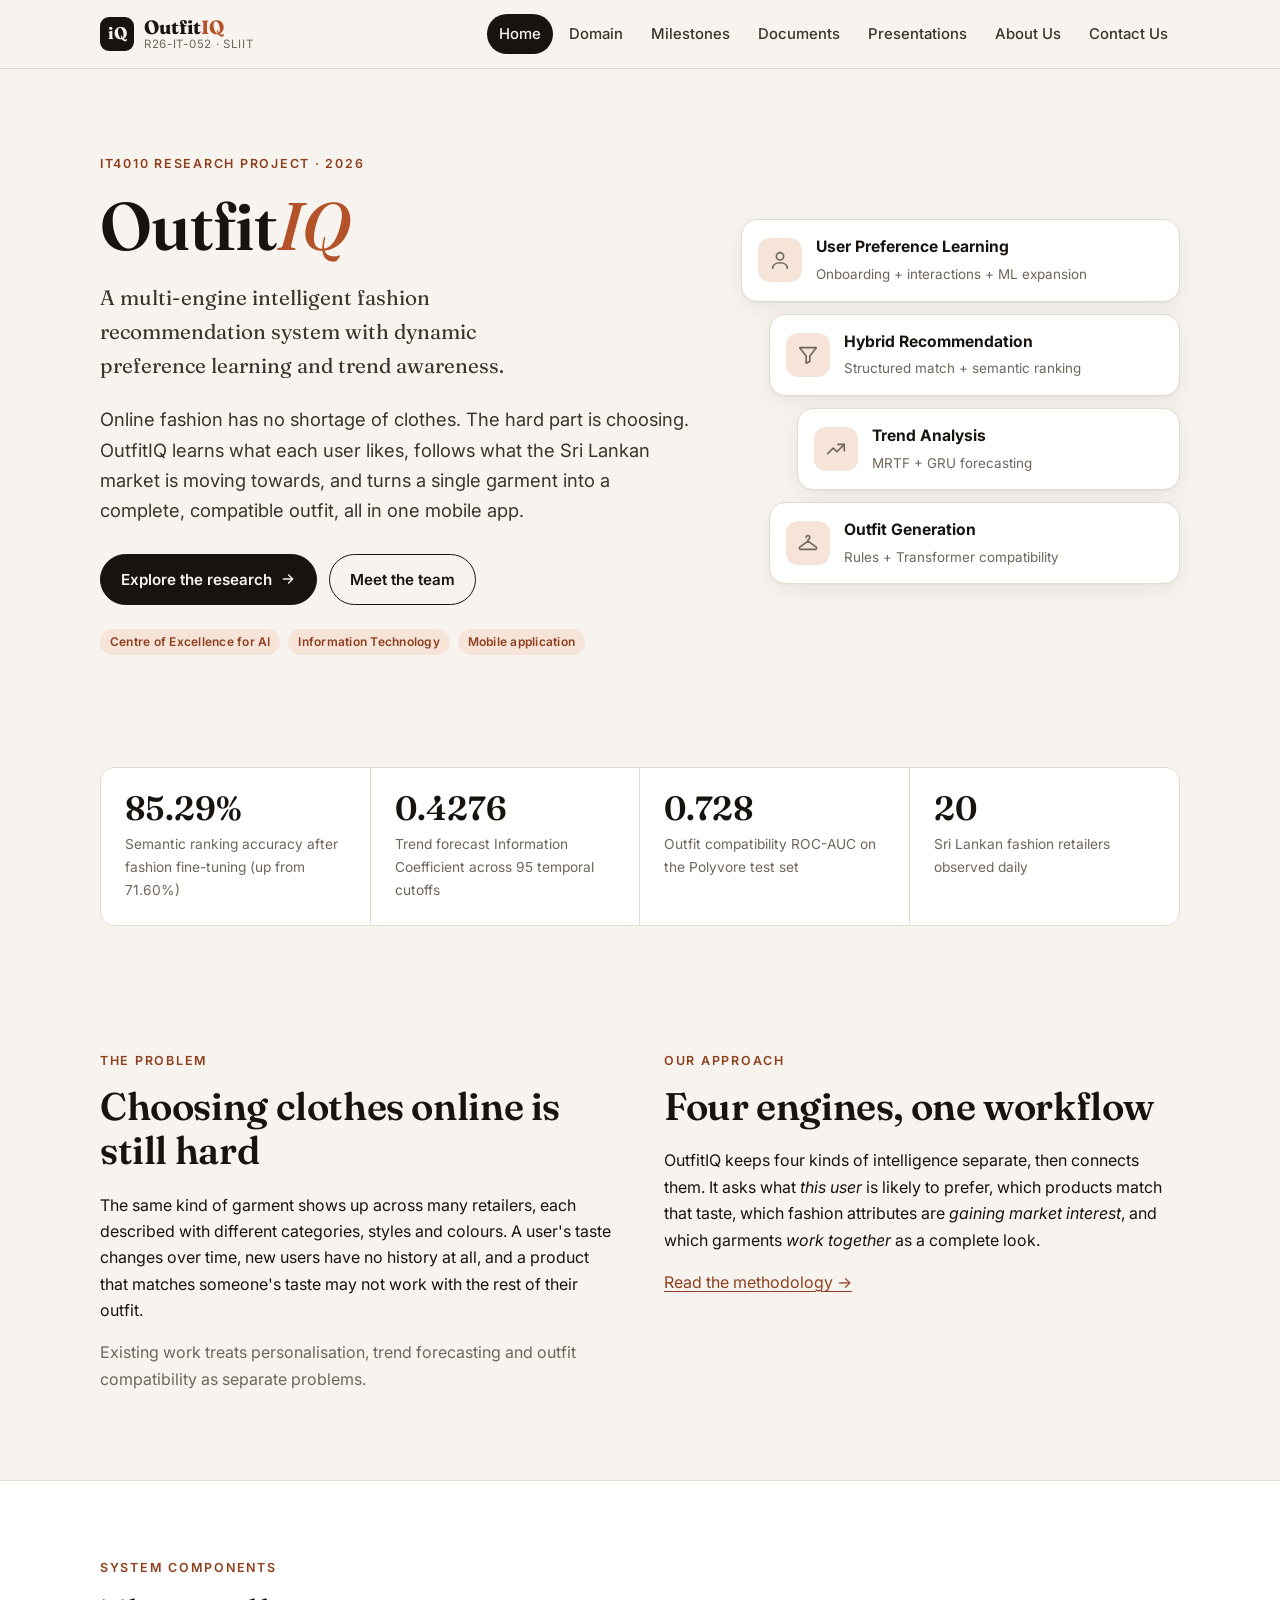
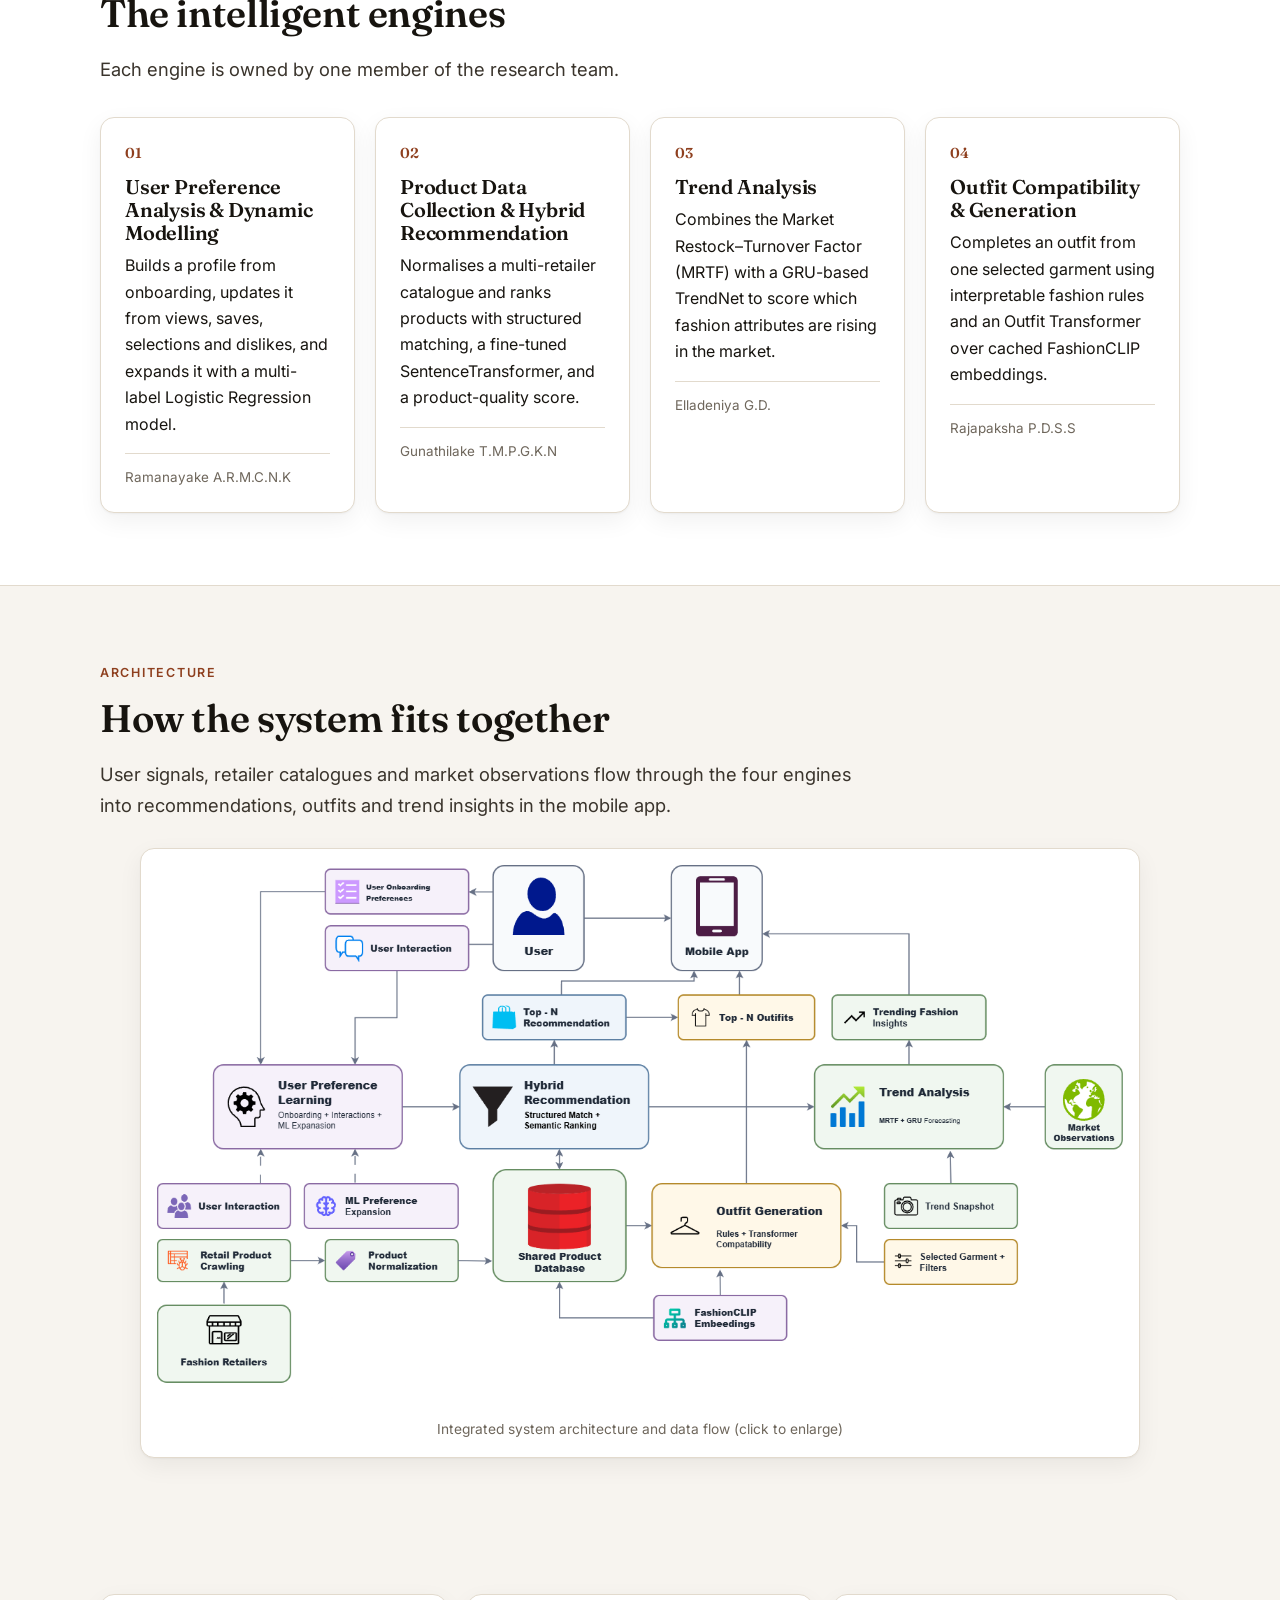
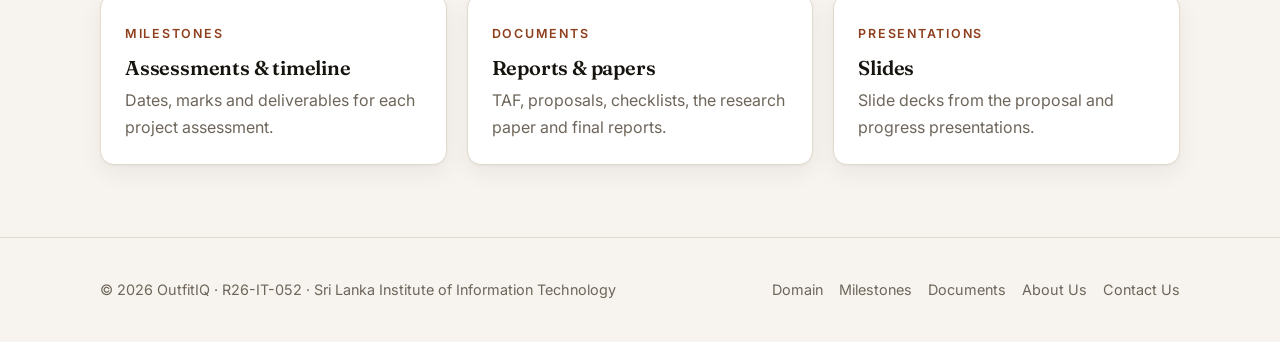
==== index.html @ b7eb4478 "Add OutfitIQ project website Static 7-page site for R26-IT-052: Home, Domain, Milestones, Documents," ====
<!doctype html>
<html lang="en">
<head>
  <meta charset="utf-8">
  <meta name="viewport" content="width=device-width, initial-scale=1">
  <title>OutfitIQ | R26-IT-052</title>
  <meta name="description" content="OutfitIQ: a multi-engine intelligent fashion recommendation system with dynamic preference learning and trend awareness. SLIIT research project R26-IT-052.">
  <link rel="preconnect" href="https://fonts.googleapis.com">
  <link rel="preconnect" href="https://fonts.gstatic.com" crossorigin>
  <link href="https://fonts.googleapis.com/css2?family=Fraunces:ital,opsz,wght@0,9..144,500;0,9..144,600;0,9..144,700;1,9..144,500&family=Inter:wght@400;500;600&display=swap" rel="stylesheet">
  <link rel="stylesheet" href="assets/css/style.css">
</head>
<body>
  <a class="skip-link" href="#main">Skip to content</a>

  <header class="site-header">
    <nav class="container nav" aria-label="Main">
      <a class="brand" href="index.html">
        <span class="brand-mark" aria-hidden="true">iQ</span>
        <span class="brand-text"><span class="brand-name">Outfit<em>IQ</em></span><span class="brand-id">R26-IT-052 · SLIIT</span></span>
      </a>
      <button class="nav-toggle" type="button" aria-label="Open menu" aria-expanded="false" aria-controls="nav-links">
        <svg width="20" height="20" viewBox="0 0 24 24" fill="none" stroke="currentColor" stroke-width="2" stroke-linecap="round"><path d="M4 7h16M4 12h16M4 17h16"/></svg>
      </button>
      <ul class="nav-links" id="nav-links">
        <li><a href="index.html" aria-current="page">Home</a></li>
        <li><a href="domain.html">Domain</a></li>
        <li><a href="milestones.html">Milestones</a></li>
        <li><a href="documents.html">Documents</a></li>
        <li><a href="presentations.html">Presentations</a></li>
        <li><a href="about.html">About Us</a></li>
        <li><a href="contact.html">Contact Us</a></li>
      </ul>
    </nav>
  </header>

  <main id="main">
    <section class="hero">
      <div class="container hero-grid">
        <div>
          <span class="eyebrow">IT4010 Research Project · 2026</span>
          <h1>Outfit<em>IQ</em></h1>
          <p class="hero-sub">A multi-engine intelligent fashion recommendation system with dynamic preference learning and trend awareness.</p>
          <p class="lead">Online fashion has no shortage of clothes. The hard part is choosing. OutfitIQ learns what each user likes, follows what the Sri Lankan market is moving towards, and turns a single garment into a complete, compatible outfit, all in one mobile app.</p>
          <div class="hero-actions">
            <a class="btn" href="domain.html">Explore the research
              <svg width="16" height="16" viewBox="0 0 24 24" fill="none" stroke="currentColor" stroke-width="2" stroke-linecap="round" stroke-linejoin="round" aria-hidden="true"><path d="M5 12h14M13 6l6 6-6 6"/></svg>
            </a>
            <a class="btn btn-ghost" href="about.html">Meet the team</a>
          </div>
          <div class="hero-meta">
            <span class="badge badge-accent">Centre of Excellence for AI</span>
            <span class="badge badge-accent">Information Technology</span>
            <span class="badge badge-accent">Mobile application</span>
          </div>
        </div>

        <div class="engine-stack" aria-label="The four intelligent engines">
          <div class="engine-pill">
            <span class="engine-icon"><svg width="22" height="22" viewBox="0 0 24 24" fill="none" stroke="currentColor" stroke-width="1.8" stroke-linecap="round" stroke-linejoin="round" aria-hidden="true"><circle cx="12" cy="8" r="4"/><path d="M4 21c0-4 4-6 8-6s8 2 8 6"/></svg></span>
            <div><strong>User Preference Learning</strong><span>Onboarding + interactions + ML expansion</span></div>
          </div>
          <div class="engine-pill">
            <span class="engine-icon"><svg width="22" height="22" viewBox="0 0 24 24" fill="none" stroke="currentColor" stroke-width="1.8" stroke-linecap="round" stroke-linejoin="round" aria-hidden="true"><path d="M3 4h18l-7 9v6l-4 2v-8z"/></svg></span>
            <div><strong>Hybrid Recommendation</strong><span>Structured match + semantic ranking</span></div>
          </div>
          <div class="engine-pill">
            <span class="engine-icon"><svg width="22" height="22" viewBox="0 0 24 24" fill="none" stroke="currentColor" stroke-width="1.8" stroke-linecap="round" stroke-linejoin="round" aria-hidden="true"><path d="M3 17l6-6 4 4 8-8"/><path d="M14 7h7v7"/></svg></span>
            <div><strong>Trend Analysis</strong><span>MRTF + GRU forecasting</span></div>
          </div>
          <div class="engine-pill">
            <span class="engine-icon"><svg width="22" height="22" viewBox="0 0 24 24" fill="none" stroke="currentColor" stroke-width="1.8" stroke-linecap="round" stroke-linejoin="round" aria-hidden="true"><path d="M10 6a2 2 0 1 1 3 1.7c-.6.4-1 .9-1 1.6V10l8.6 6.2A1.5 1.5 0 0 1 19.7 19H4.3a1.5 1.5 0 0 1-.9-2.8L12 10"/></svg></span>
            <div><strong>Outfit Generation</strong><span>Rules + Transformer compatibility</span></div>
          </div>
        </div>
      </div>
    </section>

    <section class="section-tight">
      <div class="container">
        <div class="stats">
          <div class="stat"><div class="stat-value">85.29%</div><div class="stat-label">Semantic ranking accuracy after fashion fine-tuning (up from 71.60%)</div></div>
          <div class="stat"><div class="stat-value">0.4276</div><div class="stat-label">Trend forecast Information Coefficient across 95 temporal cutoffs</div></div>
          <div class="stat"><div class="stat-value">0.728</div><div class="stat-label">Outfit compatibility ROC-AUC on the Polyvore test set</div></div>
          <div class="stat"><div class="stat-value">20</div><div class="stat-label">Sri Lankan fashion retailers observed daily</div></div>
        </div>
      </div>
    </section>

    <section class="section">
      <div class="container grid grid-2" style="gap:48px;align-items:start">
        <div>
          <span class="eyebrow">The problem</span>
          <h2>Choosing clothes online is still hard</h2>
          <p>The same kind of garment shows up across many retailers, each described with different categories, styles and colours. A user's taste changes over time, new users have no history at all, and a product that matches someone's taste may not work with the rest of their outfit.</p>
          <p class="muted">Existing work treats personalisation, trend forecasting and outfit compatibility as separate problems.</p>
        </div>
        <div>
          <span class="eyebrow">Our approach</span>
          <h2>Four engines, one workflow</h2>
          <p>OutfitIQ keeps four kinds of intelligence separate, then connects them. It asks what <em>this user</em> is likely to prefer, which products match that taste, which fashion attributes are <em>gaining market interest</em>, and which garments <em>work together</em> as a complete look.</p>
          <a href="domain.html#methodology">Read the methodology →</a>
        </div>
      </div>
    </section>

    <section class="section section-alt">
      <div class="container">
        <span class="eyebrow">System components</span>
        <h2>The intelligent engines</h2>
        <p class="lead" style="margin-bottom:32px">Each engine is owned by one member of the research team.</p>
        <div class="grid grid-4">
          <article class="card engine-card">
            <span class="num">01</span>
            <h3>User Preference Analysis &amp; Dynamic Modelling</h3>
            <p>Builds a profile from onboarding, updates it from views, saves, selections and dislikes, and expands it with a multi-label Logistic Regression model.</p>
            <div class="owner">Ramanayake A.R.M.C.N.K</div>
          </article>
          <article class="card engine-card">
            <span class="num">02</span>
            <h3>Product Data Collection &amp; Hybrid Recommendation</h3>
            <p>Normalises a multi-retailer catalogue and ranks products with structured matching, a fine-tuned SentenceTransformer, and a product-quality score.</p>
            <div class="owner">Gunathilake T.M.P.G.K.N</div>
          </article>
          <article class="card engine-card">
            <span class="num">03</span>
            <h3>Trend Analysis</h3>
            <p>Combines the Market Restock–Turnover Factor (MRTF) with a GRU-based TrendNet to score which fashion attributes are rising in the market.</p>
            <div class="owner">Elladeniya G.D.</div>
          </article>
          <article class="card engine-card">
            <span class="num">04</span>
            <h3>Outfit Compatibility &amp; Generation</h3>
            <p>Completes an outfit from one selected garment using interpretable fashion rules and an Outfit Transformer over cached FashionCLIP embeddings.</p>
            <div class="owner">Rajapaksha P.D.S.S</div>
          </article>
        </div>
      </div>
    </section>

    <section class="section">
      <div class="container">
        <span class="eyebrow">Architecture</span>
        <h2>How the system fits together</h2>
        <p class="lead" style="margin-bottom:28px">User signals, retailer catalogues and market observations flow through the four engines into recommendations, outfits and trend insights in the mobile app.</p>
        <figure class="figure">
          <a href="assets/img/architecture.png" target="_blank" rel="noopener">
            <img src="assets/img/architecture.png" alt="OutfitIQ architecture: user onboarding and interactions feed User Preference Learning; this feeds Hybrid Recommendation, which reads the Shared Product Database built from retail crawling and normalisation. Trend Analysis uses market observations and trend snapshots. Outfit Generation uses FashionCLIP embeddings and the selected garment. Top-N recommendations, top-N outfits and trending insights reach the mobile app." width="1382" height="777" loading="lazy">
          </a>
          <figcaption>Integrated system architecture and data flow (click to enlarge)</figcaption>
        </figure>
      </div>
    </section>

    <section class="section-tight">
      <div class="container grid grid-3">
        <a class="card" href="milestones.html" style="text-decoration:none;color:inherit">
          <span class="eyebrow">Milestones</span>
          <h3>Assessments &amp; timeline</h3>
          <p class="muted">Dates, marks and deliverables for each project assessment.</p>
        </a>
        <a class="card" href="documents.html" style="text-decoration:none;color:inherit">
          <span class="eyebrow">Documents</span>
          <h3>Reports &amp; papers</h3>
          <p class="muted">TAF, proposals, checklists, the research paper and final reports.</p>
        </a>
        <a class="card" href="presentations.html" style="text-decoration:none;color:inherit">
          <span class="eyebrow">Presentations</span>
          <h3>Slides</h3>
          <p class="muted">Slide decks from the proposal and progress presentations.</p>
        </a>
      </div>
    </section>
  </main>

  <footer class="site-footer">
    <div class="container footer-grid">
      <div>© 2026 OutfitIQ · R26-IT-052 · Sri Lanka Institute of Information Technology</div>
      <ul class="footer-links">
        <li><a href="domain.html">Domain</a></li>
        <li><a href="milestones.html">Milestones</a></li>
        <li><a href="documents.html">Documents</a></li>
        <li><a href="about.html">About Us</a></li>
        <li><a href="contact.html">Contact Us</a></li>
      </ul>
    </div>
  </footer>

  <script src="assets/js/main.js"></script>
</body>
</html>
---- assets/css/style.css ----
/* OutfitIQ — R26-IT-052 project website */

:root {
  --paper: #f7f4ef;
  --paper-2: #efe9e0;
  --card: #ffffff;
  --ink: #17140f;
  --ink-2: #3a342c;
  --muted: #6e665b;
  --line: #e2dacd;
  --accent: #b4532a;
  --accent-ink: #8e3f1e;
  --accent-soft: #f6e4d9;
  --ok: #2f6b4a;
  --ok-soft: #e1efe6;
  --wait: #8a6a12;
  --wait-soft: #f6eccd;

  --serif: "Fraunces", Georgia, "Times New Roman", serif;
  --sans: "Inter", system-ui, -apple-system, "Segoe UI", Roboto, sans-serif;

  --radius: 14px;
  --shadow: 0 1px 2px rgba(23, 20, 15, .04), 0 8px 24px rgba(23, 20, 15, .06);
  --max: 1120px;
}

*, *::before, *::after { box-sizing: border-box; }

html { scroll-behavior: smooth; }

body {
  margin: 0;
  background: var(--paper);
  color: var(--ink);
  font-family: var(--sans);
  font-size: 16px;
  line-height: 1.65;
  -webkit-font-smoothing: antialiased;
}

img { max-width: 100%; display: block; }

a { color: var(--accent-ink); text-underline-offset: 3px; }
a:hover { color: var(--accent); }

h1, h2, h3, h4 {
  font-family: var(--serif);
  font-weight: 600;
  line-height: 1.15;
  letter-spacing: -.01em;
  margin: 0 0 .5em;
}
h1 { font-size: clamp(2.4rem, 6vw, 4.2rem); }
h2 { font-size: clamp(1.7rem, 3.4vw, 2.4rem); }
h3 { font-size: 1.25rem; }
p { margin: 0 0 1em; }

.container { width: 100%; max-width: var(--max); margin: 0 auto; padding: 0 20px; }

.skip-link {
  position: absolute; left: -999px; top: 8px;
  background: var(--ink); color: #fff; padding: 8px 14px; border-radius: 8px; z-index: 100;
}
.skip-link:focus { left: 8px; }

:focus-visible { outline: 2px solid var(--accent); outline-offset: 3px; border-radius: 4px; }

/* ---------- Header / nav ---------- */

.site-header {
  position: sticky; top: 0; z-index: 50;
  background: rgba(247, 244, 239, .9);
  backdrop-filter: saturate(140%) blur(10px);
  border-bottom: 1px solid var(--line);
}
.nav {
  display: flex; align-items: center; justify-content: space-between;
  height: 68px; gap: 16px;
}
.brand { display: flex; align-items: center; gap: 10px; text-decoration: none; color: var(--ink); }
.brand-mark {
  width: 34px; height: 34px; border-radius: 9px;
  background: var(--ink); color: var(--paper);
  display: grid; place-items: center;
  font-family: var(--serif); font-weight: 700; font-size: 1.05rem;
}
.brand-text { display: flex; flex-direction: column; line-height: 1.1; }
.brand-name { font-family: var(--serif); font-weight: 700; font-size: 1.2rem; }
.brand-name em { font-style: normal; color: var(--accent); }
.brand-id { font-size: .72rem; color: var(--muted); letter-spacing: .06em; }

.nav-links { display: flex; gap: 4px; list-style: none; margin: 0; padding: 0; }
.nav-links a {
  display: block; padding: 8px 12px; border-radius: 999px;
  color: var(--ink-2); text-decoration: none; font-size: .93rem; font-weight: 500;
}
.nav-links a:hover { background: var(--paper-2); color: var(--ink); }
.nav-links a[aria-current="page"] { background: var(--ink); color: var(--paper); }

.nav-toggle {
  display: none; background: none; border: 1px solid var(--line); border-radius: 10px;
  width: 42px; height: 42px; cursor: pointer; color: var(--ink);
}
.nav-toggle svg { margin: auto; }

@media (max-width: 920px) {
  .nav-toggle { display: grid; place-items: center; }
  .nav-links {
    position: absolute; top: 68px; left: 0; right: 0;
    flex-direction: column; gap: 2px; padding: 10px 16px 16px;
    background: var(--paper); border-bottom: 1px solid var(--line);
    display: none;
  }
  .nav-links.open { display: flex; }
  .nav-links a { padding: 12px 14px; border-radius: 10px; }
}

/* ---------- Generic sections ---------- */

main { display: block; }
.section { padding: 72px 0; }
.section-tight { padding: 48px 0; }
.section-alt { background: var(--card); border-top: 1px solid var(--line); border-bottom: 1px solid var(--line); }

.eyebrow {
  display: inline-block; font-size: .78rem; font-weight: 600; letter-spacing: .14em;
  text-transform: uppercase; color: var(--accent-ink); margin-bottom: 12px;
}
.lead { font-size: 1.15rem; color: var(--ink-2); max-width: 64ch; }
.muted { color: var(--muted); }

.page-hero { padding: 64px 0 40px; border-bottom: 1px solid var(--line); }
.page-hero h1 { font-size: clamp(2.2rem, 5vw, 3.4rem); }

.grid { display: grid; gap: 20px; }
.grid-2 { grid-template-columns: repeat(2, minmax(0, 1fr)); }
.grid-3 { grid-template-columns: repeat(3, minmax(0, 1fr)); }
.grid-4 { grid-template-columns: repeat(4, minmax(0, 1fr)); }
@media (max-width: 920px) { .grid-3, .grid-4 { grid-template-columns: repeat(2, minmax(0, 1fr)); } }
@media (max-width: 620px) { .grid-2, .grid-3, .grid-4 { grid-template-columns: 1fr; } }

.card {
  background: var(--card); border: 1px solid var(--line); border-radius: var(--radius);
  padding: 24px; box-shadow: var(--shadow);
}
.card h3 { margin-bottom: .4em; }
.card p:last-child { margin-bottom: 0; }

.btn {
  display: inline-flex; align-items: center; gap: 8px;
  padding: 12px 20px; border-radius: 999px; border: 1px solid var(--ink);
  background: var(--ink); color: var(--paper); text-decoration: none;
  font-weight: 600; font-size: .95rem; cursor: pointer; font-family: inherit;
}
.btn:hover { background: var(--accent); border-color: var(--accent); color: #fff; }
.btn-ghost { background: transparent; color: var(--ink); }
.btn-ghost:hover { background: var(--ink); border-color: var(--ink); color: var(--paper); }
.btn[aria-disabled="true"] {
  background: var(--paper-2); border-color: var(--line); color: var(--muted); cursor: not-allowed;
}

.badge {
  display: inline-block; padding: 3px 10px; border-radius: 999px;
  font-size: .75rem; font-weight: 600; letter-spacing: .02em;
}
.badge-ok { background: var(--ok-soft); color: var(--ok); }
.badge-wait { background: var(--wait-soft); color: var(--wait); }
.badge-accent { background: var(--accent-soft); color: var(--accent-ink); }

/* ---------- Home ---------- */

.hero { padding: 80px 0 64px; position: relative; overflow: hidden; }
.hero-grid { display: grid; grid-template-columns: 1.15fr .85fr; gap: 48px; align-items: center; }
.hero h1 { margin-bottom: .25em; }
.hero h1 em { font-style: italic; color: var(--accent); font-weight: 500; }
.hero-sub { font-family: var(--serif); font-size: 1.3rem; color: var(--ink-2); margin-bottom: 1em; max-width: 34ch; }
.hero-actions { display: flex; flex-wrap: wrap; gap: 12px; margin-top: 28px; }
.hero-meta { display: flex; flex-wrap: wrap; gap: 8px; margin-top: 24px; }

.engine-stack { display: grid; gap: 12px; }
.engine-pill {
  display: flex; align-items: center; gap: 14px;
  background: var(--card); border: 1px solid var(--line); border-radius: 16px;
  padding: 14px 16px; box-shadow: var(--shadow);
}
.engine-pill:nth-child(2) { margin-left: 28px; }
.engine-pill:nth-child(3) { margin-left: 56px; }
.engine-pill:nth-child(4) { margin-left: 28px; }
.engine-icon {
  flex: none; width: 44px; height: 44px; border-radius: 12px;
  display: grid; place-items: center; background: var(--accent-soft); color: var(--accent-ink);
}
.engine-pill strong { display: block; font-size: .98rem; }
.engine-pill span { font-size: .84rem; color: var(--muted); }

@media (max-width: 920px) {
  .hero-grid { grid-template-columns: 1fr; }
  .engine-pill:nth-child(n) { margin-left: 0; }
}

.stats { display: grid; grid-template-columns: repeat(4, minmax(0, 1fr)); gap: 0; border: 1px solid var(--line); border-radius: var(--radius); background: var(--card); overflow: hidden; }
.stat { padding: 24px; border-right: 1px solid var(--line); }
.stat:last-child { border-right: 0; }
.stat-value { font-family: var(--serif); font-size: 2.1rem; font-weight: 600; line-height: 1; }
.stat-label { font-size: .86rem; color: var(--muted); margin-top: 8px; }
@media (max-width: 820px) {
  .stats { grid-template-columns: repeat(2, minmax(0, 1fr)); }
  .stat:nth-child(2) { border-right: 0; }
  .stat:nth-child(-n+2) { border-bottom: 1px solid var(--line); }
}

.engine-card .num {
  font-family: var(--serif); font-size: .9rem; color: var(--accent-ink);
  font-weight: 600; margin-bottom: 10px; display: block;
}
.engine-card .owner { font-size: .84rem; color: var(--muted); border-top: 1px solid var(--line); padding-top: 12px; margin-top: 16px; }

.figure { background: var(--card); border: 1px solid var(--line); border-radius: var(--radius); padding: 16px; box-shadow: var(--shadow); }
.figure img { width: 100%; height: auto; border-radius: 8px; }
.figure figcaption { font-size: .86rem; color: var(--muted); margin-top: 10px; text-align: center; }
.figure a { display: block; }

/* ---------- Domain ---------- */

.domain-layout { display: grid; grid-template-columns: 220px minmax(0, 1fr); gap: 48px; }
.toc { position: sticky; top: 92px; align-self: start; }
.toc ol { list-style: none; margin: 0; padding: 0; border-left: 2px solid var(--line); }
.toc a {
  display: block; padding: 7px 0 7px 16px; margin-left: -2px; border-left: 2px solid transparent;
  color: var(--muted); text-decoration: none; font-size: .93rem;
}
.toc a:hover, .toc a.active { color: var(--ink); border-left-color: var(--accent); }
@media (max-width: 920px) {
  .domain-layout { grid-template-columns: minmax(0, 1fr); gap: 24px; }
  .toc { position: static; }
  .toc ol { display: flex; flex-wrap: wrap; gap: 8px; border-left: 0; }
  .toc a { border: 1px solid var(--line); border-radius: 999px; padding: 6px 14px; margin: 0; background: var(--card); }
}

.domain-section { padding: 8px 0 48px; scroll-margin-top: 90px; }
.domain-section + .domain-section { border-top: 1px solid var(--line); padding-top: 48px; }
.domain-section h2 { display: flex; align-items: baseline; gap: 14px; }
.domain-section h2 .idx { font-size: 1rem; color: var(--accent-ink); font-family: var(--sans); font-weight: 600; }
.domain-section h3 { margin-top: 1.4em; }

.callout {
  border-left: 3px solid var(--accent); background: var(--accent-soft);
  padding: 18px 22px; border-radius: 0 var(--radius) var(--radius) 0; margin: 20px 0;
}
.callout p:last-child { margin-bottom: 0; }

.formula {
  font-family: "Cambria Math", "Times New Roman", serif; font-size: 1.05rem;
  background: var(--paper-2); border: 1px solid var(--line); border-radius: 10px;
  padding: 12px 16px; margin: 12px 0 16px; overflow-x: auto; white-space: nowrap;
}

.table-wrap { overflow-x: auto; border: 1px solid var(--line); border-radius: var(--radius); background: var(--card); margin: 16px 0; }
table { width: 100%; border-collapse: collapse; font-size: .93rem; }
th, td { text-align: left; padding: 12px 16px; border-bottom: 1px solid var(--line); vertical-align: top; }
th { background: var(--paper-2); font-weight: 600; font-size: .84rem; text-transform: uppercase; letter-spacing: .04em; color: var(--ink-2); }
tr:last-child td { border-bottom: 0; }
td.num { font-variant-numeric: tabular-nums; font-weight: 600; white-space: nowrap; }

.list-check { list-style: none; padding: 0; margin: 0 0 1em; }
.list-check li { position: relative; padding-left: 28px; margin-bottom: 10px; }
.list-check li::before {
  content: ""; position: absolute; left: 4px; top: .55em; width: 9px; height: 9px;
  border-radius: 50%; background: var(--accent);
}

.tech-group h3 { font-size: 1rem; font-family: var(--sans); font-weight: 600; margin-bottom: 10px; }
.chips { display: flex; flex-wrap: wrap; gap: 8px; }
.chip {
  padding: 6px 12px; border-radius: 999px; border: 1px solid var(--line);
  background: var(--card); font-size: .86rem;
}

.refs { font-size: .88rem; color: var(--ink-2); padding-left: 1.4em; }
.refs li { margin-bottom: 8px; }

/* ---------- Milestones ---------- */

.ms-layout { display: grid; grid-template-columns: minmax(0, 1fr) 280px; gap: 48px; align-items: start; }
@media (max-width: 920px) { .ms-layout { grid-template-columns: 1fr; } }

.picker { display: flex; flex-wrap: wrap; align-items: center; gap: 12px; margin-bottom: 28px; }
.picker label { font-weight: 600; }
.select {
  appearance: none; -webkit-appearance: none;
  font: inherit; font-weight: 500; color: var(--ink);
  padding: 12px 44px 12px 16px; min-width: 280px; max-width: 100%;
  border: 1px solid var(--ink); border-radius: 12px; background-color: var(--card);
  background-image: url("data:image/svg+xml,%3Csvg xmlns='http://www.w3.org/2000/svg' width='12' height='8' viewBox='0 0 12 8'%3E%3Cpath d='M1 1l5 5 5-5' fill='none' stroke='%2317140f' stroke-width='2'/%3E%3C/svg%3E");
  background-repeat: no-repeat; background-position: right 16px center; cursor: pointer;
}

.milestone-panel[hidden] { display: none; }
.milestone-panel .card { padding: 32px; }
.ms-head { display: flex; flex-wrap: wrap; justify-content: space-between; gap: 16px; align-items: flex-start; margin-bottom: 20px; }
.ms-facts { display: grid; grid-template-columns: repeat(3, minmax(0, 1fr)); gap: 12px; margin: 20px 0; }
.ms-fact { background: var(--paper); border: 1px solid var(--line); border-radius: 12px; padding: 14px 16px; }
.ms-fact dt { font-size: .78rem; color: var(--muted); text-transform: uppercase; letter-spacing: .06em; }
.ms-fact dd { margin: 4px 0 0; font-weight: 600; font-size: 1.05rem; }
@media (max-width: 620px) { .ms-facts { grid-template-columns: 1fr; } }

.timeline { list-style: none; padding: 0; margin: 0; position: relative; }
.timeline::before { content: ""; position: absolute; left: 11px; top: 6px; bottom: 6px; width: 2px; background: var(--line); }
.timeline li { position: relative; padding: 0 0 22px 40px; }
.timeline li::before {
  content: ""; position: absolute; left: 4px; top: 6px; width: 16px; height: 16px;
  border-radius: 50%; background: var(--card); border: 2px solid var(--line);
}
.timeline li.done::before { background: var(--ok); border-color: var(--ok); }
.timeline li.next::before { background: var(--accent); border-color: var(--accent); }
.timeline button {
  background: none; border: 0; padding: 0; font: inherit; font-weight: 600; color: var(--ink);
  cursor: pointer; text-align: left;
}
.timeline button:hover { color: var(--accent-ink); }
.timeline .when { display: block; font-size: .86rem; color: var(--muted); }

/* ---------- Documents / slides ---------- */

.doc-list { display: grid; gap: 12px; }
.doc {
  display: grid; grid-template-columns: auto minmax(0, 1fr) auto; gap: 18px; align-items: center;
  background: var(--card); border: 1px solid var(--line); border-radius: var(--radius); padding: 18px 20px;
}
.doc-icon {
  width: 46px; height: 46px; border-radius: 12px; display: grid; place-items: center;
  background: var(--paper-2); color: var(--ink-2);
}
.doc h3 { font-family: var(--sans); font-size: 1rem; font-weight: 600; margin: 0 0 2px; }
.doc p { margin: 0; font-size: .88rem; color: var(--muted); }
.doc-actions { display: flex; align-items: center; gap: 12px; }
.doc-actions .btn { padding: 9px 16px; font-size: .88rem; }
@media (max-width: 620px) {
  .doc { grid-template-columns: auto minmax(0, 1fr); }
  .doc-actions { grid-column: 1 / -1; justify-content: space-between; }
}

.group-title { display: flex; align-items: baseline; justify-content: space-between; gap: 12px; margin: 40px 0 16px; }
.group-title:first-child { margin-top: 0; }
.group-title h2 { font-size: 1.5rem; margin: 0; }

/* ---------- About ---------- */

.member { text-align: left; padding: 0; overflow: hidden; display: flex; flex-direction: column; }
.member-photo { aspect-ratio: 1 / 1; background: var(--paper-2); position: relative; }
.member-photo img { width: 100%; height: 100%; object-fit: cover; }
.member-initials {
  position: absolute; inset: 0; display: grid; place-items: center;
  font-family: var(--serif); font-size: 3rem; font-weight: 600; color: var(--accent-ink);
  background: linear-gradient(135deg, var(--accent-soft), var(--paper-2));
}
.member-body { padding: 20px; display: flex; flex-direction: column; gap: 4px; flex: 1; }
.member-body h3 { font-size: 1.15rem; margin: 0; }
.member-id { font-size: .82rem; color: var(--muted); letter-spacing: .04em; }
.member-role { font-size: .9rem; color: var(--accent-ink); font-weight: 600; margin-top: 8px; }
.member-body a { font-size: .88rem; margin-top: auto; padding-top: 12px; word-break: break-all; }

.supervisor { display: flex; gap: 16px; align-items: center; }
.supervisor .avatar {
  flex: none; width: 56px; height: 56px; border-radius: 50%; display: grid; place-items: center;
  background: var(--ink); color: var(--paper); font-family: var(--serif); font-weight: 600; font-size: 1.1rem;
}
.supervisor h3 { font-size: 1.05rem; margin: 0; }
.supervisor p { margin: 0; font-size: .88rem; color: var(--muted); }

/* ---------- Contact ---------- */

.contact-grid { display: grid; grid-template-columns: .9fr 1.1fr; gap: 32px; align-items: start; }
@media (max-width: 860px) { .contact-grid { grid-template-columns: 1fr; } }
.contact-item { display: flex; gap: 14px; padding: 16px 0; border-bottom: 1px solid var(--line); }
.contact-item:last-child { border-bottom: 0; }
.contact-item .engine-icon { width: 40px; height: 40px; }
.contact-item strong { display: block; font-size: .82rem; text-transform: uppercase; letter-spacing: .06em; color: var(--muted); font-weight: 600; }

.form-row { display: grid; gap: 6px; margin-bottom: 16px; }
.form-row label { font-weight: 600; font-size: .9rem; }
.input, .textarea {
  font: inherit; color: var(--ink); width: 100%;
  padding: 12px 14px; border: 1px solid var(--line); border-radius: 10px; background: var(--paper);
}
.input:focus, .textarea:focus { outline: 2px solid var(--accent); outline-offset: 0; border-color: var(--accent); background: #fff; }
.textarea { min-height: 160px; resize: vertical; }
.form-note { font-size: .84rem; color: var(--muted); margin-top: 12px; }

/* ---------- Footer ---------- */

.site-footer { border-top: 1px solid var(--line); padding: 40px 0; margin-top: 24px; font-size: .9rem; color: var(--muted); }
.footer-grid { display: flex; flex-wrap: wrap; justify-content: space-between; gap: 20px; align-items: center; }
.footer-links { display: flex; flex-wrap: wrap; gap: 16px; list-style: none; padding: 0; margin: 0; }
.footer-links a { color: var(--muted); text-decoration: none; }
.footer-links a:hover { color: var(--ink); }

@media (prefers-reduced-motion: reduce) {
  html { scroll-behavior: auto; }
}
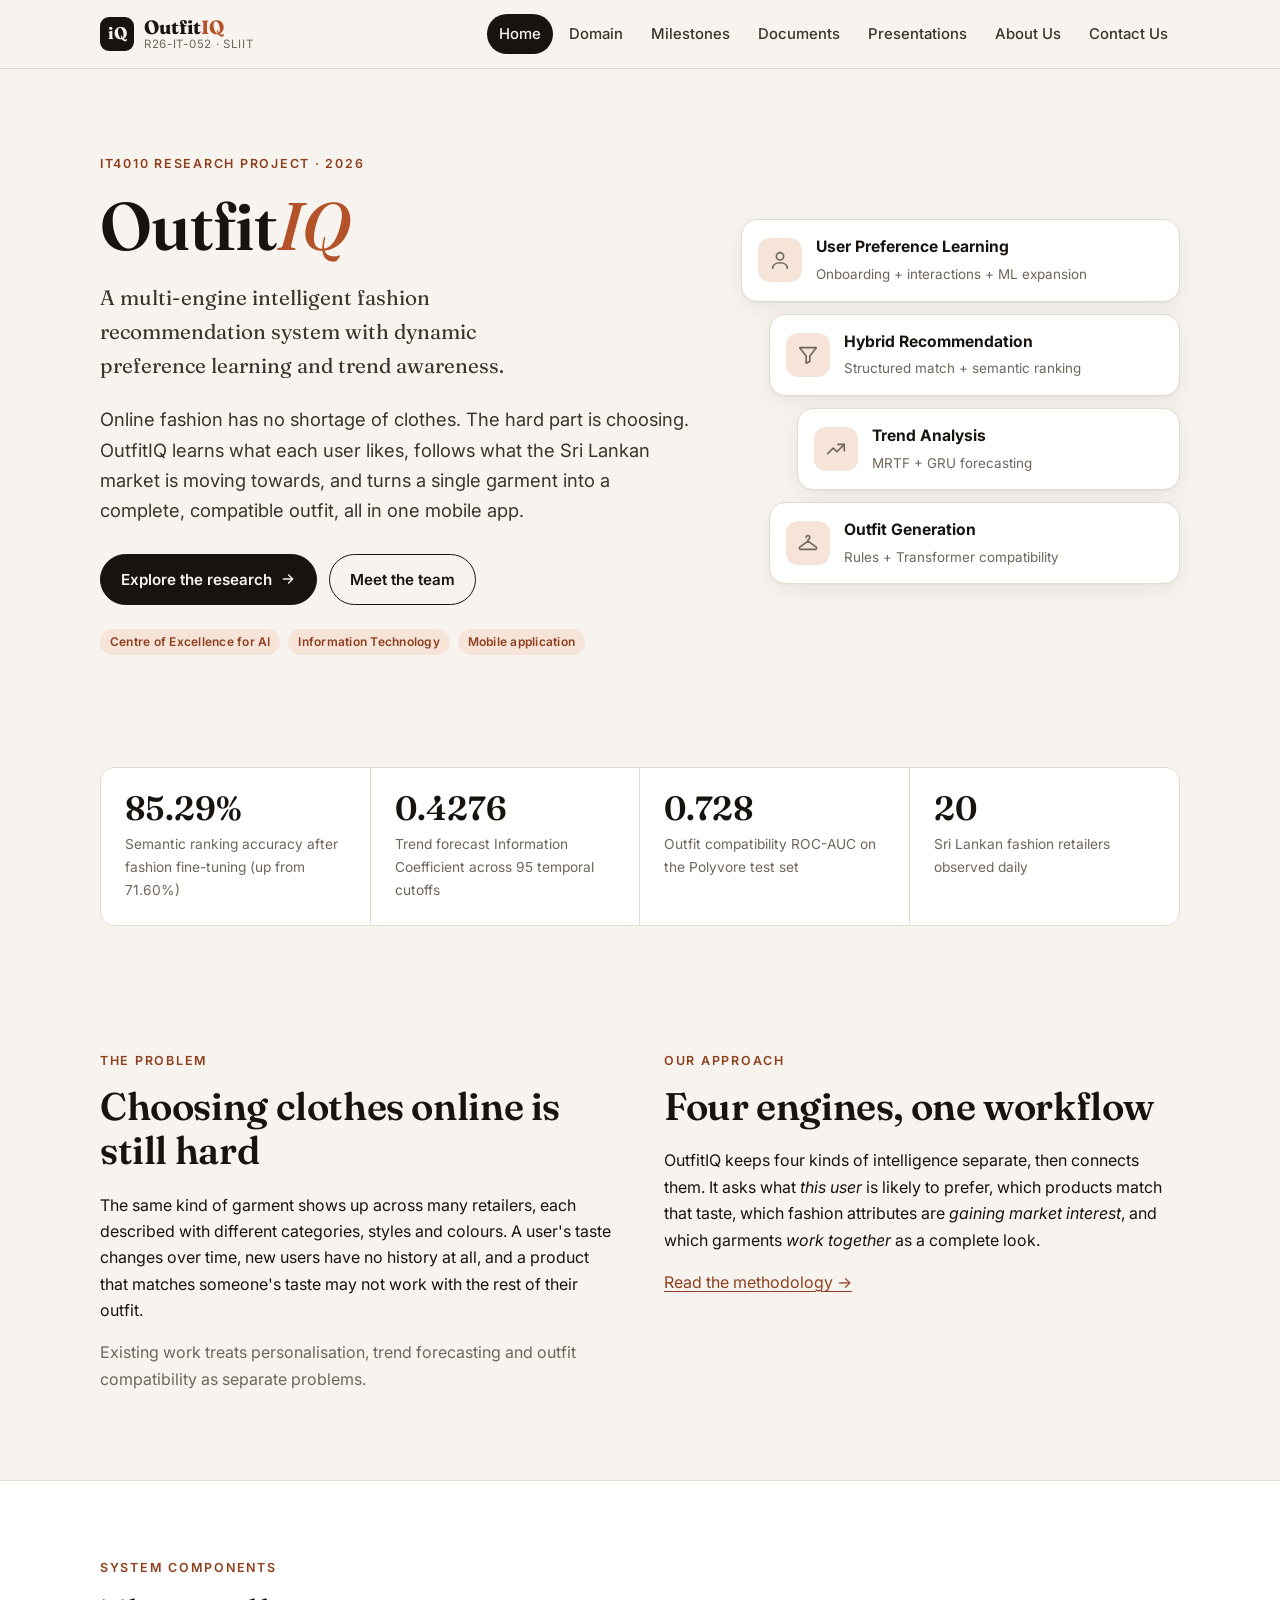
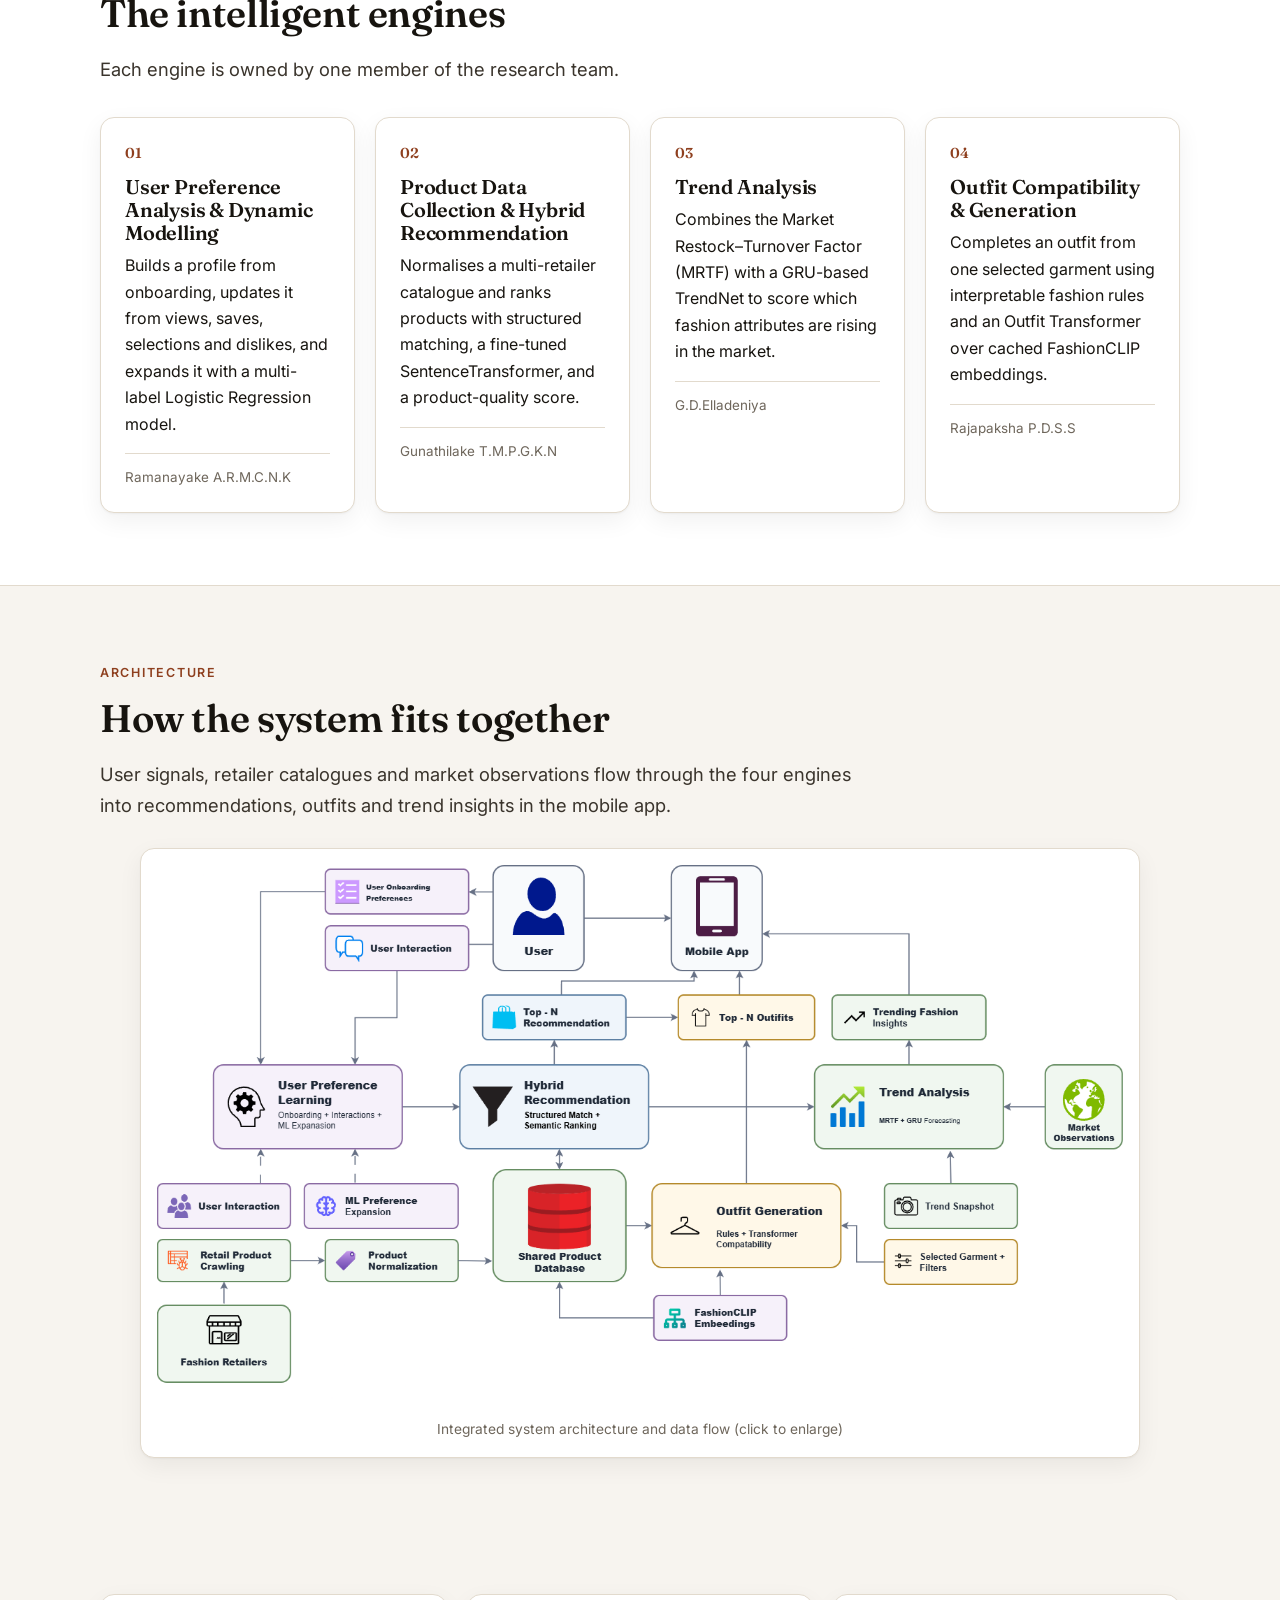
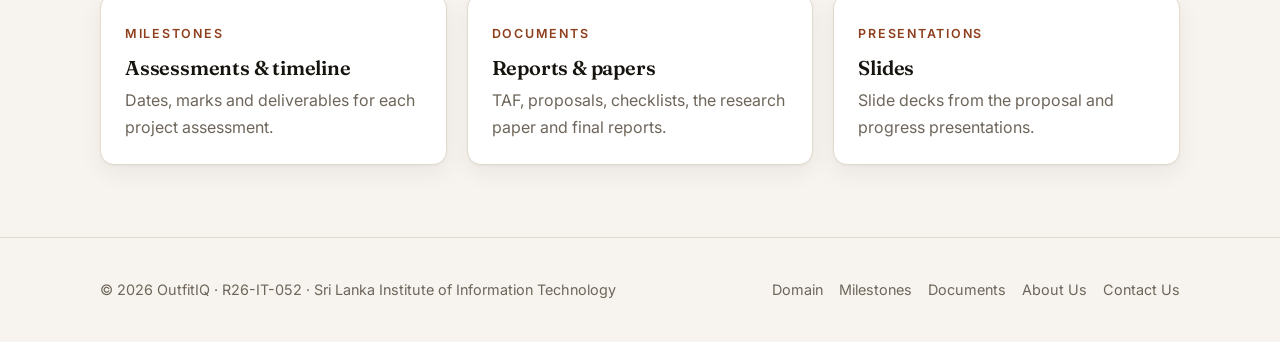
==== commit 153dd112: "Standardize names and update supervisor section Updated team/member references from “Elladeniya G.D." ====
--- a/index.html
+++ b/index.html
@@ -126,7 +126,7 @@
             <span class="num">03</span>
             <h3>Trend Analysis</h3>
             <p>Combines the Market Restock–Turnover Factor (MRTF) with a GRU-based TrendNet to score which fashion attributes are rising in the market.</p>
-            <div class="owner">Elladeniya G.D.</div>
+            <div class="owner">G.D.Elladeniya</div>
           </article>
           <article class="card engine-card">
             <span class="num">04</span>
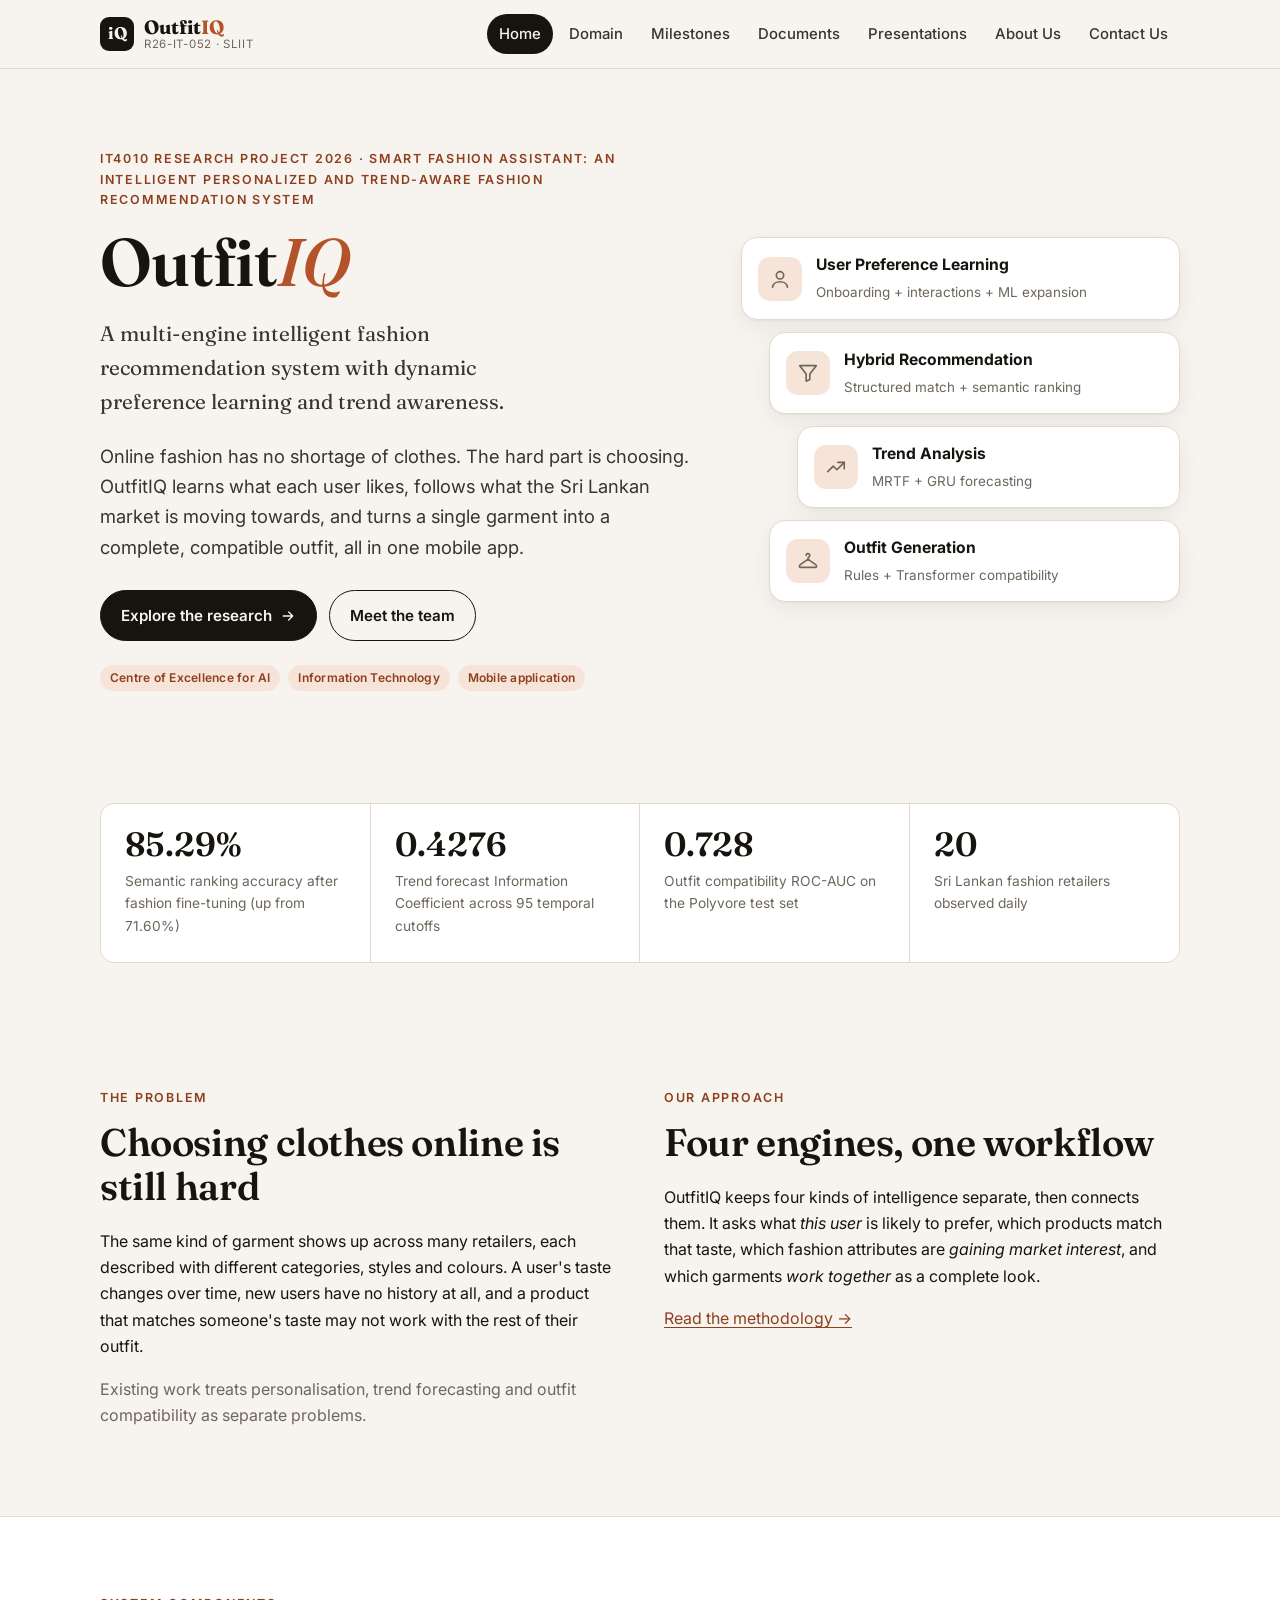
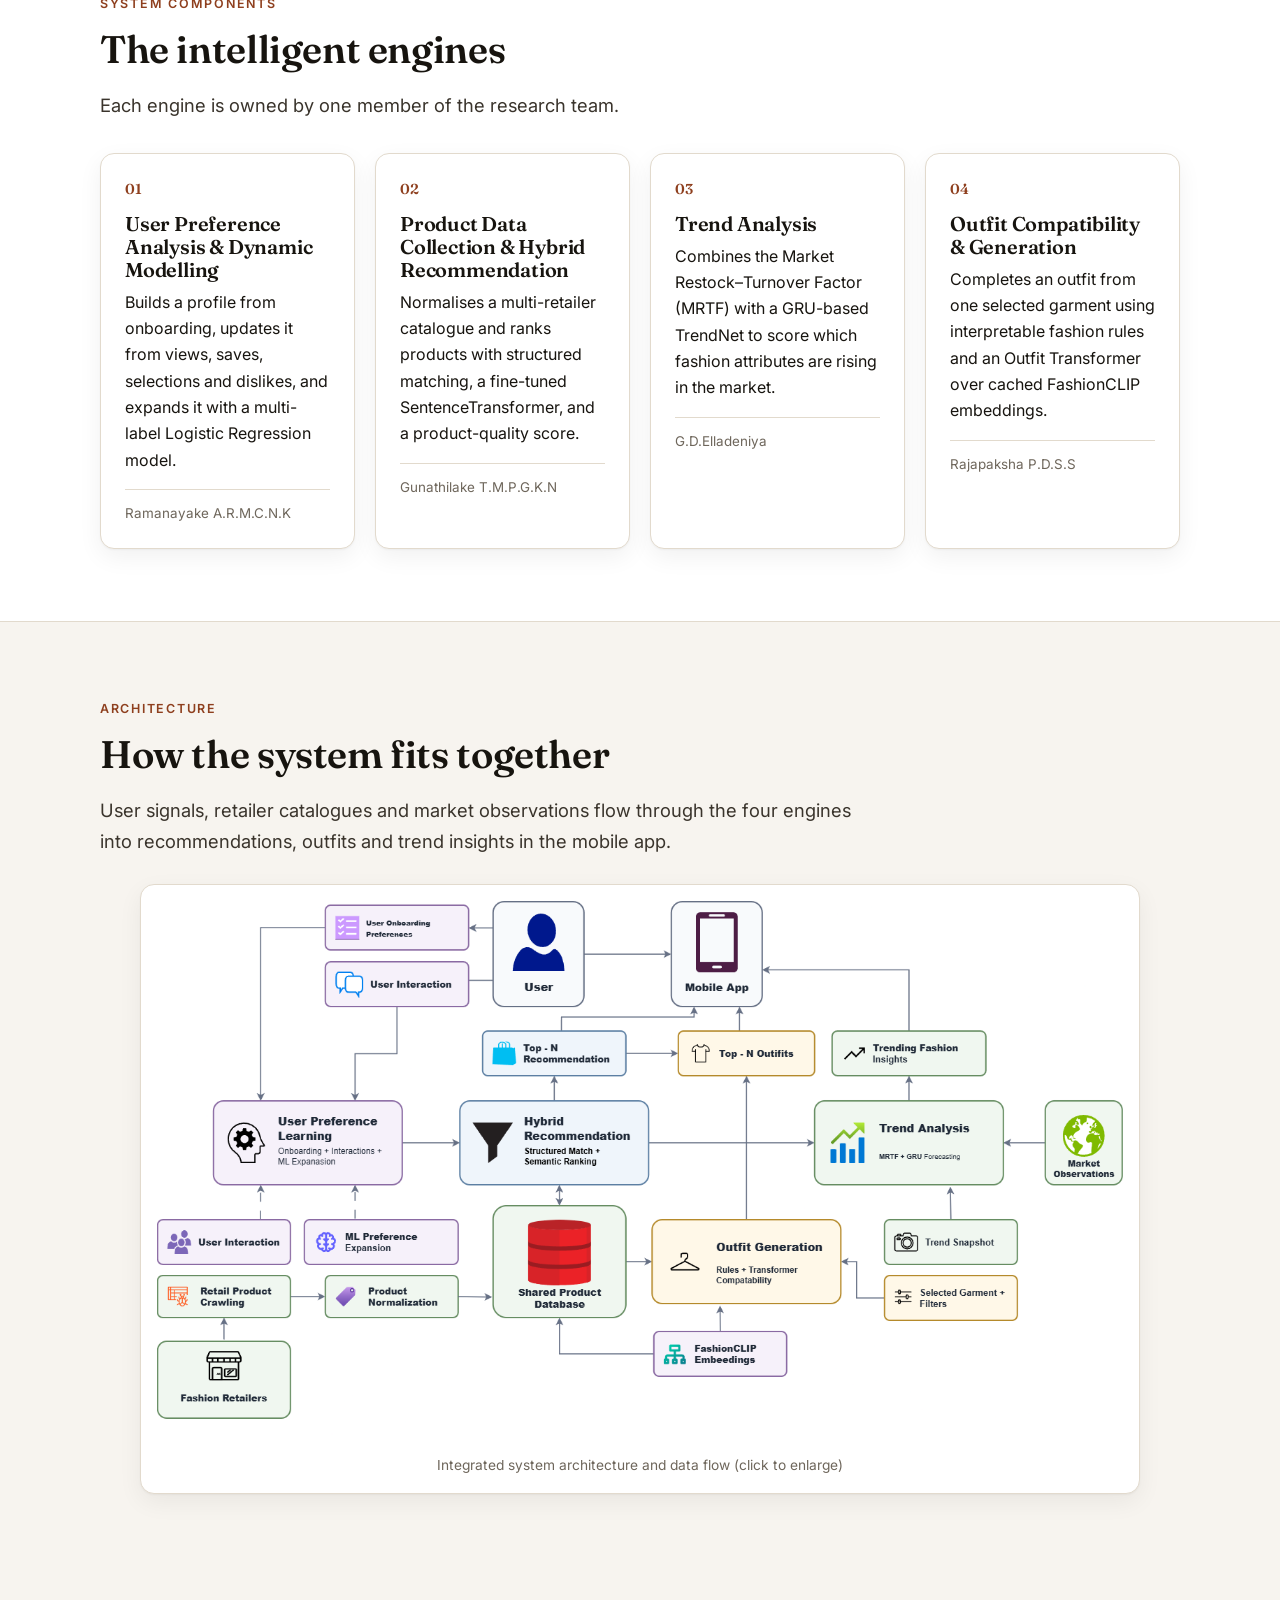
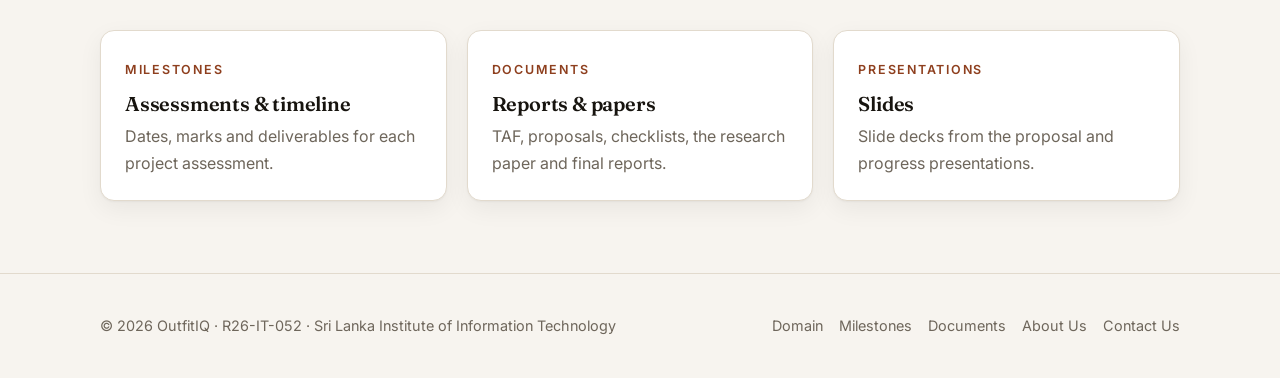
==== commit 3c312bab: "fix" ====
--- a/index.html
+++ b/index.html
@@ -38,7 +38,8 @@
     <section class="hero">
       <div class="container hero-grid">
         <div>
-          <span class="eyebrow">IT4010 Research Project · 2026</span>
+          <span class="eyebrow">IT4010 Research Project 2026 · Smart Fashion Assistant: An Intelligent Personalized and Trend-Aware Fashion 
+Recommendation System</span>
           <h1>Outfit<em>IQ</em></h1>
           <p class="hero-sub">A multi-engine intelligent fashion recommendation system with dynamic preference learning and trend awareness.</p>
           <p class="lead">Online fashion has no shortage of clothes. The hard part is choosing. OutfitIQ learns what each user likes, follows what the Sri Lankan market is moving towards, and turns a single garment into a complete, compatible outfit, all in one mobile app.</p>
--- a/assets/css/style.css
+++ b/assets/css/style.css
@@ -360,12 +360,14 @@
 .member-role { font-size: .9rem; color: var(--accent-ink); font-weight: 600; margin-top: 8px; }
 .member-body a { font-size: .88rem; margin-top: auto; padding-top: 12px; word-break: break-all; }
 
-.supervisor { display: flex; gap: 16px; align-items: center; }
+.supervisor { display: flex; flex-direction: column; align-items: center; text-align: center; gap: 16px; }
 .supervisor .avatar {
-  flex: none; width: 56px; height: 56px; border-radius: 50%; display: grid; place-items: center;
-  background: var(--ink); color: var(--paper); font-family: var(--serif); font-weight: 600; font-size: 1.1rem;
-}
-.supervisor h3 { font-size: 1.05rem; margin: 0; }
+  flex: none; width: 120px; height: 120px; border-radius: 50%; object-fit: cover;
+  border: 3px solid var(--card); box-shadow: 0 0 0 1px var(--line);
+  display: grid; place-items: center;
+  background: var(--ink); color: var(--paper); font-family: var(--serif); font-weight: 600; font-size: 1.6rem;
+}
+.supervisor h3 { font-size: 1.05rem; margin: 0 0 4px; }
 .supervisor p { margin: 0; font-size: .88rem; color: var(--muted); }
 
 /* ---------- Contact ---------- */
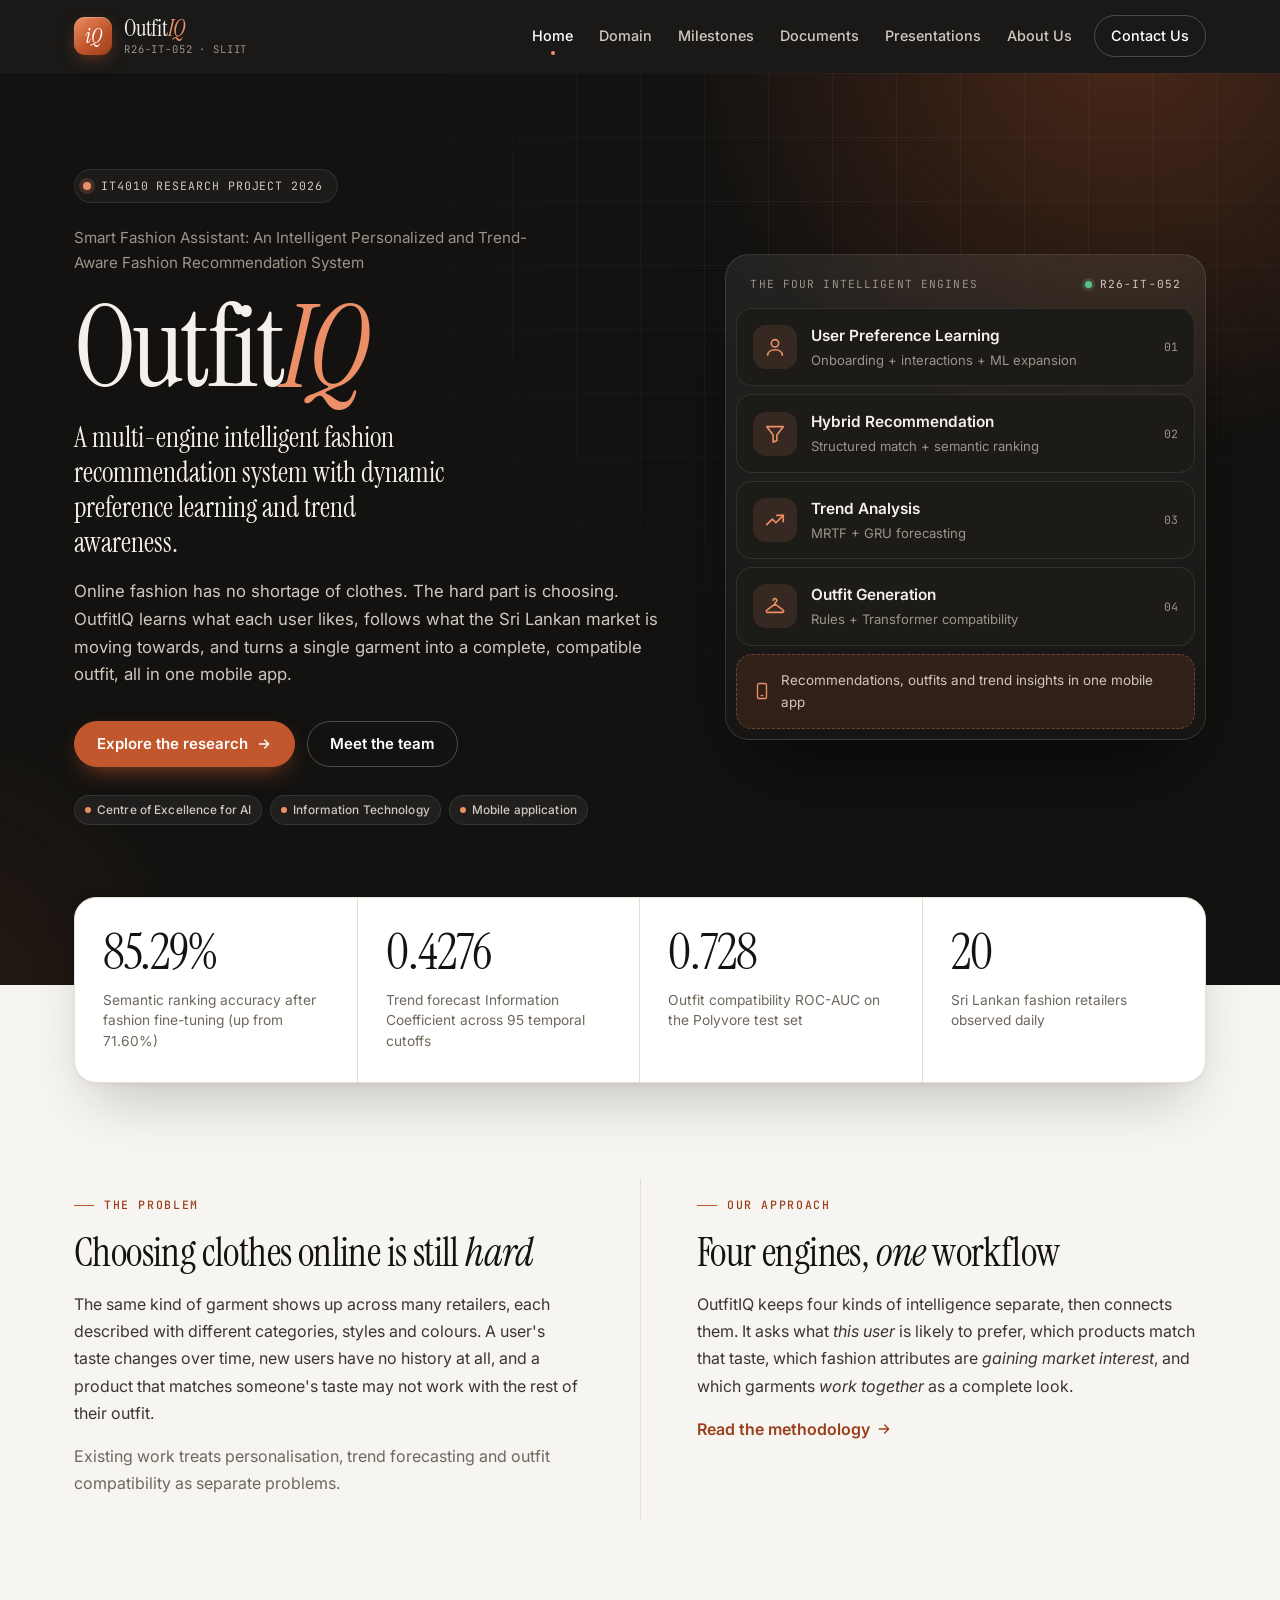
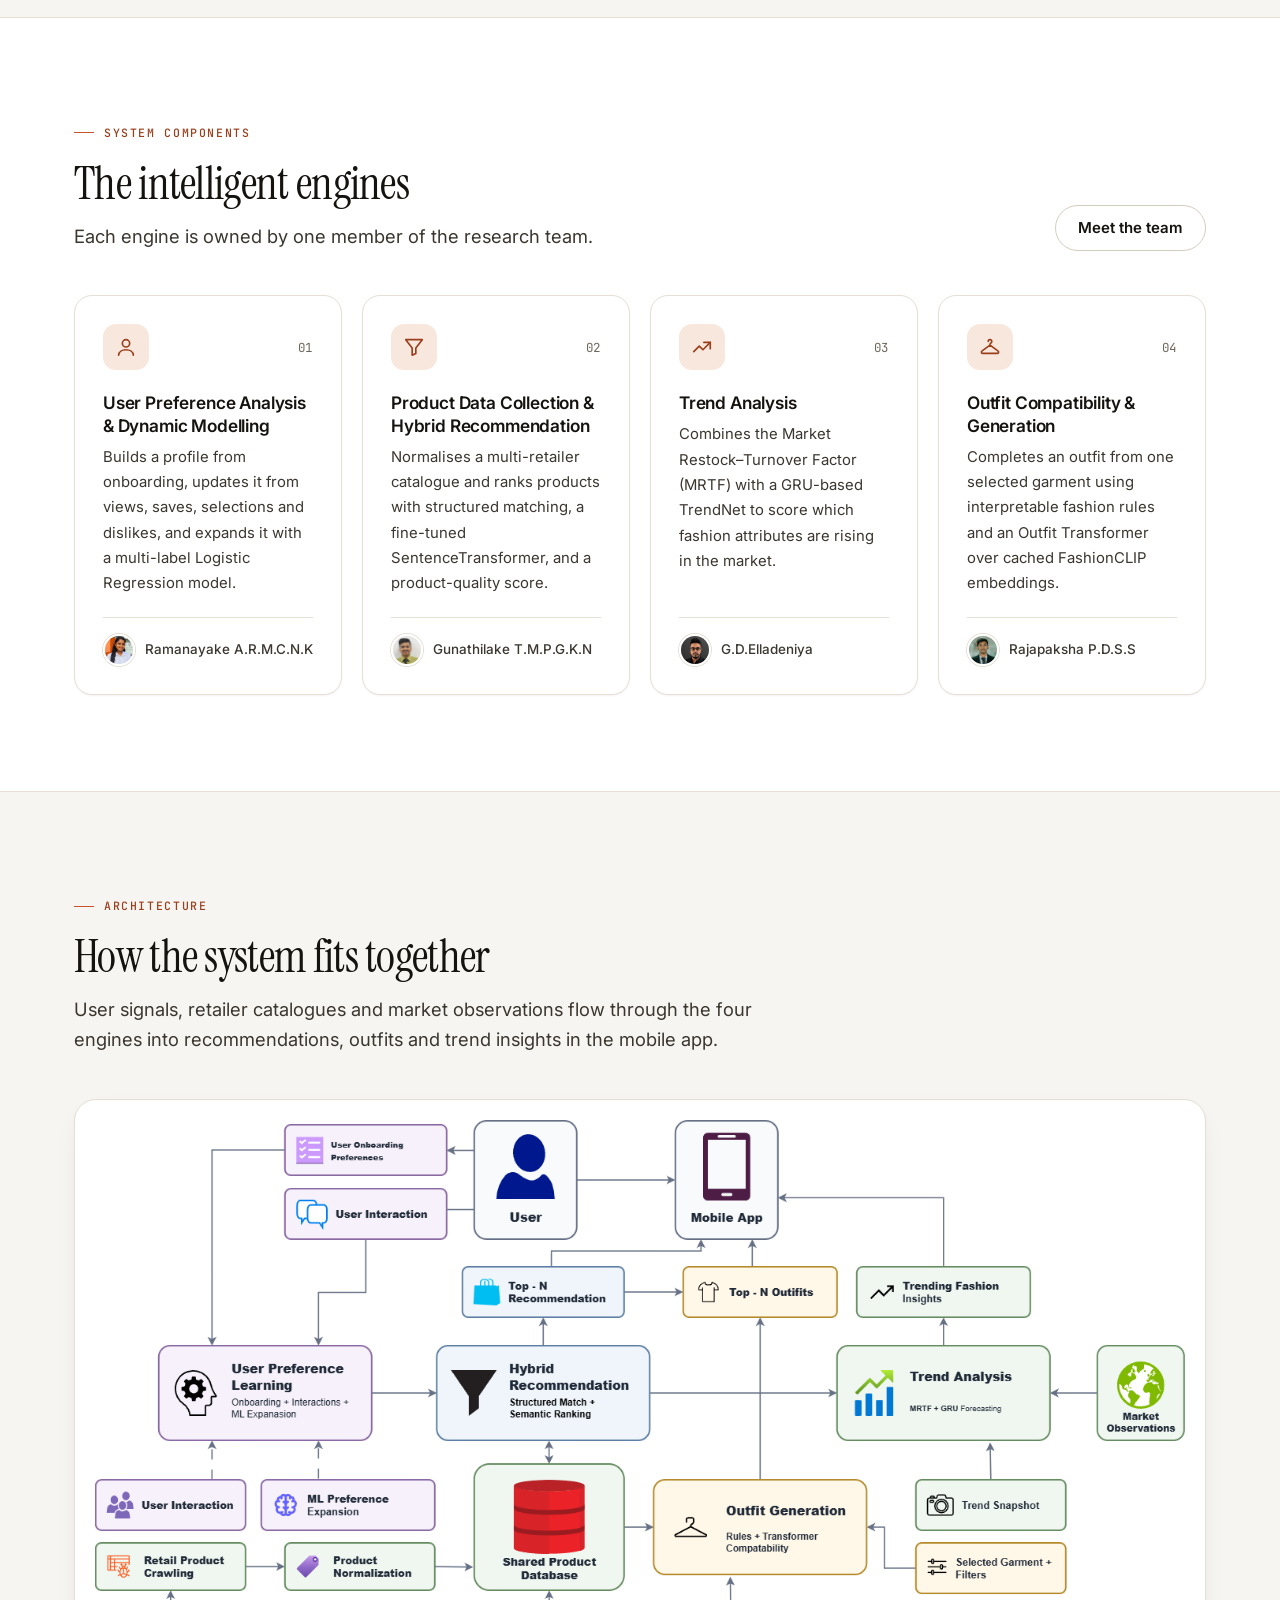
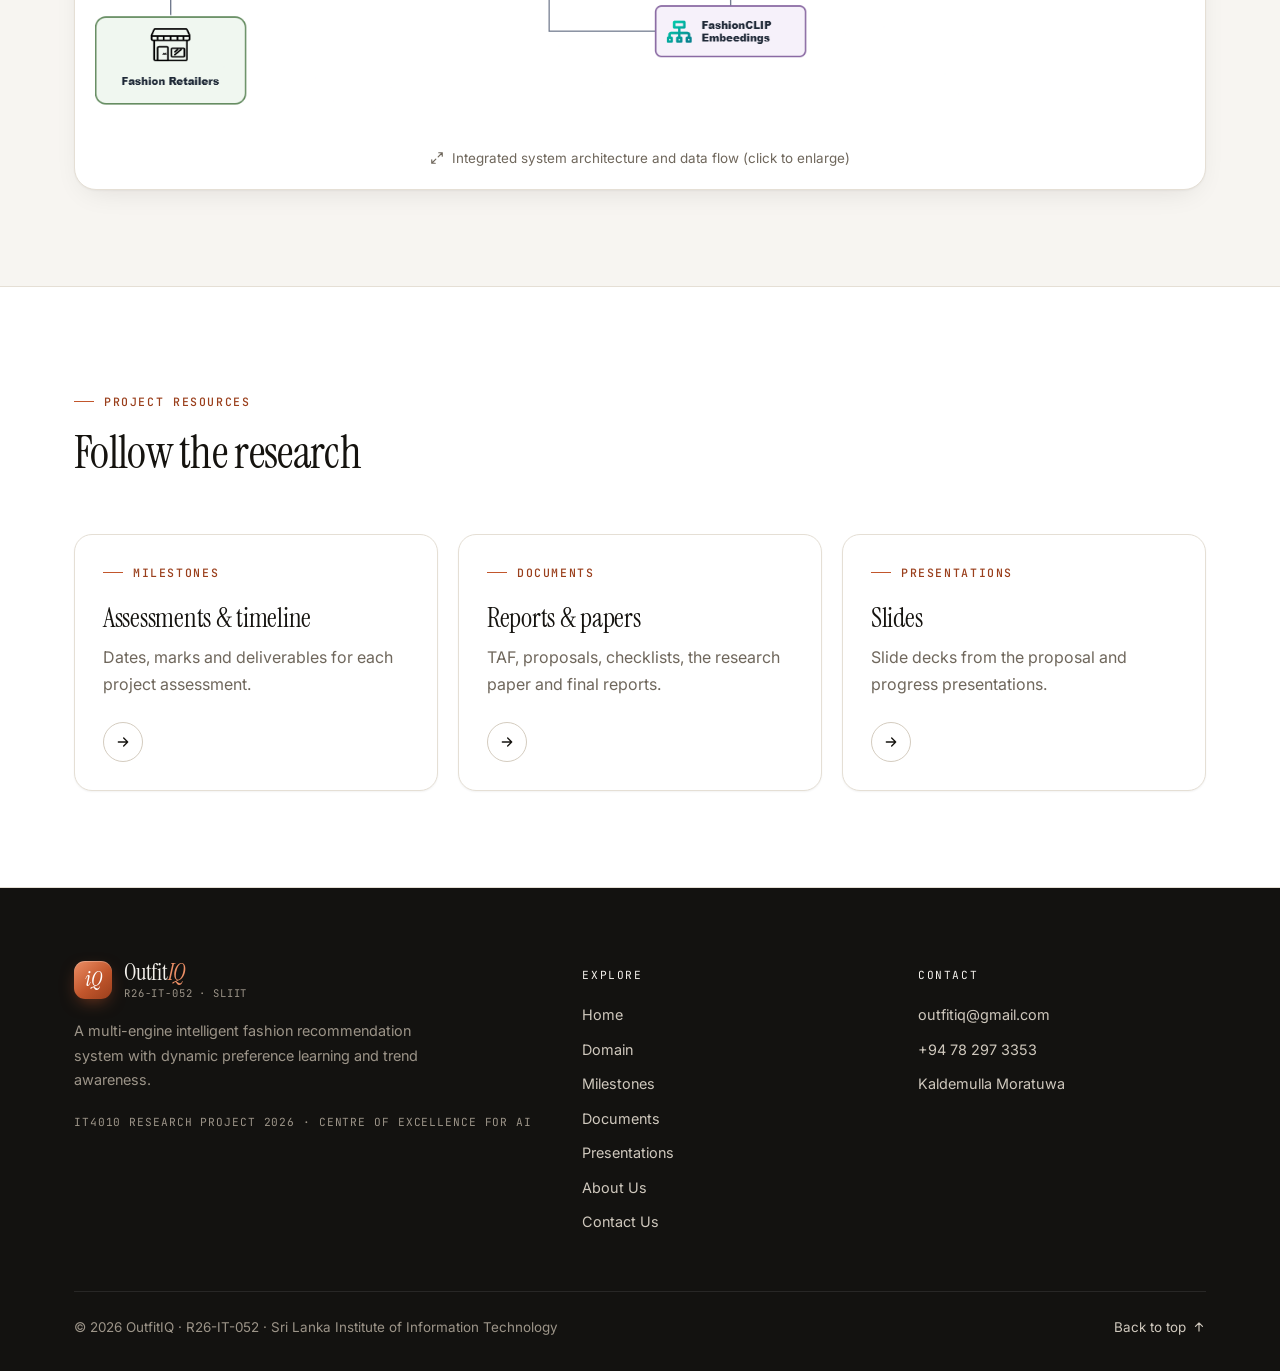
==== commit cb3da764: "Redesign site with a professional look Dark hero sections, Instrument Serif/Inter/JetBrains Mono typ" ====
--- a/index.html
+++ b/index.html
@@ -5,9 +5,12 @@
   <meta name="viewport" content="width=device-width, initial-scale=1">
   <title>OutfitIQ | R26-IT-052</title>
   <meta name="description" content="OutfitIQ: a multi-engine intelligent fashion recommendation system with dynamic preference learning and trend awareness. SLIIT research project R26-IT-052.">
+  <meta name="theme-color" content="#131210">
+  <link rel="icon" href="data:image/svg+xml,%3Csvg xmlns='http://www.w3.org/2000/svg' viewBox='0 0 64 64'%3E%3Crect width='64' height='64' rx='16' fill='%23c2562c'/%3E%3Ctext x='32' y='44' font-family='Georgia,serif' font-style='italic' font-size='34' text-anchor='middle' fill='white'%3EiQ%3C/text%3E%3C/svg%3E">
+  <script>document.documentElement.classList.add("js");</script>
   <link rel="preconnect" href="https://fonts.googleapis.com">
   <link rel="preconnect" href="https://fonts.gstatic.com" crossorigin>
-  <link href="https://fonts.googleapis.com/css2?family=Fraunces:ital,opsz,wght@0,9..144,500;0,9..144,600;0,9..144,700;1,9..144,500&family=Inter:wght@400;500;600&display=swap" rel="stylesheet">
+  <link href="https://fonts.googleapis.com/css2?family=Instrument+Serif:ital@0;1&family=Inter:wght@400;500;600;700&family=JetBrains+Mono:wght@400;500&display=swap" rel="stylesheet">
   <link rel="stylesheet" href="assets/css/style.css">
 </head>
 <body>
@@ -20,7 +23,8 @@
         <span class="brand-text"><span class="brand-name">Outfit<em>IQ</em></span><span class="brand-id">R26-IT-052 · SLIIT</span></span>
       </a>
       <button class="nav-toggle" type="button" aria-label="Open menu" aria-expanded="false" aria-controls="nav-links">
-        <svg width="20" height="20" viewBox="0 0 24 24" fill="none" stroke="currentColor" stroke-width="2" stroke-linecap="round"><path d="M4 7h16M4 12h16M4 17h16"/></svg>
+        <svg class="icon-open" width="20" height="20" viewBox="0 0 24 24" fill="none" stroke="currentColor" stroke-width="2" stroke-linecap="round" aria-hidden="true"><path d="M4 7h16M4 12h16M4 17h16"/></svg>
+        <svg class="icon-close" width="20" height="20" viewBox="0 0 24 24" fill="none" stroke="currentColor" stroke-width="2" stroke-linecap="round" aria-hidden="true"><path d="M6 6l12 12M18 6L6 18"/></svg>
       </button>
       <ul class="nav-links" id="nav-links">
         <li><a href="index.html" aria-current="page">Home</a></li>
@@ -29,7 +33,7 @@
         <li><a href="documents.html">Documents</a></li>
         <li><a href="presentations.html">Presentations</a></li>
         <li><a href="about.html">About Us</a></li>
-        <li><a href="contact.html">Contact Us</a></li>
+        <li><a class="nav-cta" href="contact.html">Contact Us</a></li>
       </ul>
     </nav>
   </header>
@@ -37,49 +41,60 @@
   <main id="main">
     <section class="hero">
       <div class="container hero-grid">
-        <div>
-          <span class="eyebrow">IT4010 Research Project 2026 · Smart Fashion Assistant: An Intelligent Personalized and Trend-Aware Fashion 
-Recommendation System</span>
+        <div class="reveal">
+          <span class="hero-kicker"><span class="dot" aria-hidden="true"></span>IT4010 Research Project 2026</span>
+          <p class="hero-title-full">Smart Fashion Assistant: An Intelligent Personalized and Trend-Aware Fashion Recommendation System</p>
           <h1>Outfit<em>IQ</em></h1>
           <p class="hero-sub">A multi-engine intelligent fashion recommendation system with dynamic preference learning and trend awareness.</p>
           <p class="lead">Online fashion has no shortage of clothes. The hard part is choosing. OutfitIQ learns what each user likes, follows what the Sri Lankan market is moving towards, and turns a single garment into a complete, compatible outfit, all in one mobile app.</p>
           <div class="hero-actions">
-            <a class="btn" href="domain.html">Explore the research
+            <a class="btn btn-accent" href="domain.html">Explore the research
               <svg width="16" height="16" viewBox="0 0 24 24" fill="none" stroke="currentColor" stroke-width="2" stroke-linecap="round" stroke-linejoin="round" aria-hidden="true"><path d="M5 12h14M13 6l6 6-6 6"/></svg>
             </a>
-            <a class="btn btn-ghost" href="about.html">Meet the team</a>
+            <a class="btn btn-outline-light" href="about.html">Meet the team</a>
           </div>
           <div class="hero-meta">
-            <span class="badge badge-accent">Centre of Excellence for AI</span>
-            <span class="badge badge-accent">Information Technology</span>
-            <span class="badge badge-accent">Mobile application</span>
-          </div>
-        </div>
-
-        <div class="engine-stack" aria-label="The four intelligent engines">
-          <div class="engine-pill">
-            <span class="engine-icon"><svg width="22" height="22" viewBox="0 0 24 24" fill="none" stroke="currentColor" stroke-width="1.8" stroke-linecap="round" stroke-linejoin="round" aria-hidden="true"><circle cx="12" cy="8" r="4"/><path d="M4 21c0-4 4-6 8-6s8 2 8 6"/></svg></span>
-            <div><strong>User Preference Learning</strong><span>Onboarding + interactions + ML expansion</span></div>
-          </div>
-          <div class="engine-pill">
-            <span class="engine-icon"><svg width="22" height="22" viewBox="0 0 24 24" fill="none" stroke="currentColor" stroke-width="1.8" stroke-linecap="round" stroke-linejoin="round" aria-hidden="true"><path d="M3 4h18l-7 9v6l-4 2v-8z"/></svg></span>
-            <div><strong>Hybrid Recommendation</strong><span>Structured match + semantic ranking</span></div>
-          </div>
-          <div class="engine-pill">
-            <span class="engine-icon"><svg width="22" height="22" viewBox="0 0 24 24" fill="none" stroke="currentColor" stroke-width="1.8" stroke-linecap="round" stroke-linejoin="round" aria-hidden="true"><path d="M3 17l6-6 4 4 8-8"/><path d="M14 7h7v7"/></svg></span>
-            <div><strong>Trend Analysis</strong><span>MRTF + GRU forecasting</span></div>
-          </div>
-          <div class="engine-pill">
-            <span class="engine-icon"><svg width="22" height="22" viewBox="0 0 24 24" fill="none" stroke="currentColor" stroke-width="1.8" stroke-linecap="round" stroke-linejoin="round" aria-hidden="true"><path d="M10 6a2 2 0 1 1 3 1.7c-.6.4-1 .9-1 1.6V10l8.6 6.2A1.5 1.5 0 0 1 19.7 19H4.3a1.5 1.5 0 0 1-.9-2.8L12 10"/></svg></span>
-            <div><strong>Outfit Generation</strong><span>Rules + Transformer compatibility</span></div>
-          </div>
-        </div>
-      </div>
-    </section>
-
-    <section class="section-tight">
-      <div class="container">
-        <div class="stats">
+            <span class="badge">Centre of Excellence for AI</span>
+            <span class="badge">Information Technology</span>
+            <span class="badge">Mobile application</span>
+          </div>
+        </div>
+
+        <div class="hero-panel reveal" aria-label="The four intelligent engines">
+          <div class="hero-panel-head"><span>The four intelligent engines</span><span class="live">R26-IT-052</span></div>
+          <ol class="engine-flow">
+            <li class="engine-row">
+              <span class="engine-icon"><svg width="22" height="22" viewBox="0 0 24 24" fill="none" stroke="currentColor" stroke-width="1.8" stroke-linecap="round" stroke-linejoin="round" aria-hidden="true"><circle cx="12" cy="8" r="4"/><path d="M4 21c0-4 4-6 8-6s8 2 8 6"/></svg></span>
+              <div><strong>User Preference Learning</strong><span class="sub">Onboarding + interactions + ML expansion</span></div>
+              <span class="engine-no">01</span>
+            </li>
+            <li class="engine-row">
+              <span class="engine-icon"><svg width="22" height="22" viewBox="0 0 24 24" fill="none" stroke="currentColor" stroke-width="1.8" stroke-linecap="round" stroke-linejoin="round" aria-hidden="true"><path d="M3 4h18l-7 9v6l-4 2v-8z"/></svg></span>
+              <div><strong>Hybrid Recommendation</strong><span class="sub">Structured match + semantic ranking</span></div>
+              <span class="engine-no">02</span>
+            </li>
+            <li class="engine-row">
+              <span class="engine-icon"><svg width="22" height="22" viewBox="0 0 24 24" fill="none" stroke="currentColor" stroke-width="1.8" stroke-linecap="round" stroke-linejoin="round" aria-hidden="true"><path d="M3 17l6-6 4 4 8-8"/><path d="M14 7h7v7"/></svg></span>
+              <div><strong>Trend Analysis</strong><span class="sub">MRTF + GRU forecasting</span></div>
+              <span class="engine-no">03</span>
+            </li>
+            <li class="engine-row">
+              <span class="engine-icon"><svg width="22" height="22" viewBox="0 0 24 24" fill="none" stroke="currentColor" stroke-width="1.8" stroke-linecap="round" stroke-linejoin="round" aria-hidden="true"><path d="M10 6a2 2 0 1 1 3 1.7c-.6.4-1 .9-1 1.6V10l8.6 6.2A1.5 1.5 0 0 1 19.7 19H4.3a1.5 1.5 0 0 1-.9-2.8L12 10"/></svg></span>
+              <div><strong>Outfit Generation</strong><span class="sub">Rules + Transformer compatibility</span></div>
+              <span class="engine-no">04</span>
+            </li>
+          </ol>
+          <div class="hero-panel-foot">
+            <svg width="18" height="18" viewBox="0 0 24 24" fill="none" stroke="currentColor" stroke-width="1.8" stroke-linecap="round" stroke-linejoin="round" aria-hidden="true"><rect x="6" y="2" width="12" height="20" rx="2.5"/><path d="M11 18h2"/></svg>
+            <span>Recommendations, outfits and trend insights in one mobile app</span>
+          </div>
+        </div>
+      </div>
+    </section>
+
+    <section class="stats-band">
+      <div class="container">
+        <div class="stats reveal">
           <div class="stat"><div class="stat-value">85.29%</div><div class="stat-label">Semantic ranking accuracy after fashion fine-tuning (up from 71.60%)</div></div>
           <div class="stat"><div class="stat-value">0.4276</div><div class="stat-label">Trend forecast Information Coefficient across 95 temporal cutoffs</div></div>
           <div class="stat"><div class="stat-value">0.728</div><div class="stat-label">Outfit compatibility ROC-AUC on the Polyvore test set</div></div>
@@ -89,51 +104,70 @@
     </section>
 
     <section class="section">
-      <div class="container grid grid-2" style="gap:48px;align-items:start">
+      <div class="container split reveal">
         <div>
           <span class="eyebrow">The problem</span>
-          <h2>Choosing clothes online is still hard</h2>
+          <h2>Choosing clothes online is still <em>hard</em></h2>
           <p>The same kind of garment shows up across many retailers, each described with different categories, styles and colours. A user's taste changes over time, new users have no history at all, and a product that matches someone's taste may not work with the rest of their outfit.</p>
           <p class="muted">Existing work treats personalisation, trend forecasting and outfit compatibility as separate problems.</p>
         </div>
         <div>
           <span class="eyebrow">Our approach</span>
-          <h2>Four engines, one workflow</h2>
+          <h2>Four engines, <em>one</em> workflow</h2>
           <p>OutfitIQ keeps four kinds of intelligence separate, then connects them. It asks what <em>this user</em> is likely to prefer, which products match that taste, which fashion attributes are <em>gaining market interest</em>, and which garments <em>work together</em> as a complete look.</p>
-          <a href="domain.html#methodology">Read the methodology →</a>
+          <a class="text-link" href="domain.html#methodology">Read the methodology
+            <svg width="16" height="16" viewBox="0 0 24 24" fill="none" stroke="currentColor" stroke-width="2" stroke-linecap="round" stroke-linejoin="round" aria-hidden="true"><path d="M5 12h14M13 6l6 6-6 6"/></svg>
+          </a>
         </div>
       </div>
     </section>
 
     <section class="section section-alt">
       <div class="container">
-        <span class="eyebrow">System components</span>
-        <h2>The intelligent engines</h2>
-        <p class="lead" style="margin-bottom:32px">Each engine is owned by one member of the research team.</p>
-        <div class="grid grid-4">
-          <article class="card engine-card">
-            <span class="num">01</span>
+        <div class="section-head reveal">
+          <div>
+            <span class="eyebrow">System components</span>
+            <h2>The intelligent engines</h2>
+            <p class="lead">Each engine is owned by one member of the research team.</p>
+          </div>
+          <a class="btn btn-ghost" href="about.html">Meet the team</a>
+        </div>
+        <div class="grid grid-4 reveal-stagger">
+          <article class="card engine-card">
+            <div class="engine-card-top">
+              <span class="engine-icon"><svg width="22" height="22" viewBox="0 0 24 24" fill="none" stroke="currentColor" stroke-width="1.8" stroke-linecap="round" stroke-linejoin="round" aria-hidden="true"><circle cx="12" cy="8" r="4"/><path d="M4 21c0-4 4-6 8-6s8 2 8 6"/></svg></span>
+              <span class="num">01</span>
+            </div>
             <h3>User Preference Analysis &amp; Dynamic Modelling</h3>
             <p>Builds a profile from onboarding, updates it from views, saves, selections and dislikes, and expands it with a multi-label Logistic Regression model.</p>
-            <div class="owner">Ramanayake A.R.M.C.N.K</div>
-          </article>
-          <article class="card engine-card">
-            <span class="num">02</span>
+            <div class="owner"><img src="assets/img/team/it22247636.jpeg" alt="" width="32" height="32" loading="lazy">Ramanayake A.R.M.C.N.K</div>
+          </article>
+          <article class="card engine-card">
+            <div class="engine-card-top">
+              <span class="engine-icon"><svg width="22" height="22" viewBox="0 0 24 24" fill="none" stroke="currentColor" stroke-width="1.8" stroke-linecap="round" stroke-linejoin="round" aria-hidden="true"><path d="M3 4h18l-7 9v6l-4 2v-8z"/></svg></span>
+              <span class="num">02</span>
+            </div>
             <h3>Product Data Collection &amp; Hybrid Recommendation</h3>
             <p>Normalises a multi-retailer catalogue and ranks products with structured matching, a fine-tuned SentenceTransformer, and a product-quality score.</p>
-            <div class="owner">Gunathilake T.M.P.G.K.N</div>
-          </article>
-          <article class="card engine-card">
-            <span class="num">03</span>
+            <div class="owner"><img src="assets/img/team/it22189608.jpg" alt="" width="32" height="32" loading="lazy">Gunathilake T.M.P.G.K.N</div>
+          </article>
+          <article class="card engine-card">
+            <div class="engine-card-top">
+              <span class="engine-icon"><svg width="22" height="22" viewBox="0 0 24 24" fill="none" stroke="currentColor" stroke-width="1.8" stroke-linecap="round" stroke-linejoin="round" aria-hidden="true"><path d="M3 17l6-6 4 4 8-8"/><path d="M14 7h7v7"/></svg></span>
+              <span class="num">03</span>
+            </div>
             <h3>Trend Analysis</h3>
             <p>Combines the Market Restock–Turnover Factor (MRTF) with a GRU-based TrendNet to score which fashion attributes are rising in the market.</p>
-            <div class="owner">G.D.Elladeniya</div>
-          </article>
-          <article class="card engine-card">
-            <span class="num">04</span>
+            <div class="owner"><img src="assets/img/team/it22202840.jpg" alt="" width="32" height="32" loading="lazy">G.D.Elladeniya</div>
+          </article>
+          <article class="card engine-card">
+            <div class="engine-card-top">
+              <span class="engine-icon"><svg width="22" height="22" viewBox="0 0 24 24" fill="none" stroke="currentColor" stroke-width="1.8" stroke-linecap="round" stroke-linejoin="round" aria-hidden="true"><path d="M10 6a2 2 0 1 1 3 1.7c-.6.4-1 .9-1 1.6V10l8.6 6.2A1.5 1.5 0 0 1 19.7 19H4.3a1.5 1.5 0 0 1-.9-2.8L12 10"/></svg></span>
+              <span class="num">04</span>
+            </div>
             <h3>Outfit Compatibility &amp; Generation</h3>
             <p>Completes an outfit from one selected garment using interpretable fashion rules and an Outfit Transformer over cached FashionCLIP embeddings.</p>
-            <div class="owner">Rajapaksha P.D.S.S</div>
+            <div class="owner"><img src="assets/img/team/it22218476.jpg" alt="" width="32" height="32" loading="lazy">Rajapaksha P.D.S.S</div>
           </article>
         </div>
       </div>
@@ -141,49 +175,95 @@
 
     <section class="section">
       <div class="container">
-        <span class="eyebrow">Architecture</span>
-        <h2>How the system fits together</h2>
-        <p class="lead" style="margin-bottom:28px">User signals, retailer catalogues and market observations flow through the four engines into recommendations, outfits and trend insights in the mobile app.</p>
-        <figure class="figure">
+        <div class="section-head reveal">
+          <div>
+            <span class="eyebrow">Architecture</span>
+            <h2>How the system fits together</h2>
+            <p class="lead">User signals, retailer catalogues and market observations flow through the four engines into recommendations, outfits and trend insights in the mobile app.</p>
+          </div>
+        </div>
+        <figure class="figure reveal">
           <a href="assets/img/architecture.png" target="_blank" rel="noopener">
             <img src="assets/img/architecture.png" alt="OutfitIQ architecture: user onboarding and interactions feed User Preference Learning; this feeds Hybrid Recommendation, which reads the Shared Product Database built from retail crawling and normalisation. Trend Analysis uses market observations and trend snapshots. Outfit Generation uses FashionCLIP embeddings and the selected garment. Top-N recommendations, top-N outfits and trending insights reach the mobile app." width="1382" height="777" loading="lazy">
           </a>
-          <figcaption>Integrated system architecture and data flow (click to enlarge)</figcaption>
+          <figcaption>
+            <svg width="14" height="14" viewBox="0 0 24 24" fill="none" stroke="currentColor" stroke-width="2" stroke-linecap="round" stroke-linejoin="round" aria-hidden="true"><path d="M15 3h6v6M9 21H3v-6M21 3l-7 7M3 21l7-7"/></svg>
+            Integrated system architecture and data flow (click to enlarge)
+          </figcaption>
         </figure>
       </div>
     </section>
 
-    <section class="section-tight">
-      <div class="container grid grid-3">
-        <a class="card" href="milestones.html" style="text-decoration:none;color:inherit">
-          <span class="eyebrow">Milestones</span>
-          <h3>Assessments &amp; timeline</h3>
-          <p class="muted">Dates, marks and deliverables for each project assessment.</p>
+    <section class="section section-alt">
+      <div class="container">
+        <div class="section-head reveal">
+          <div>
+            <span class="eyebrow">Project resources</span>
+            <h2>Follow the research</h2>
+          </div>
+        </div>
+        <div class="grid grid-3 reveal-stagger">
+          <a class="card link-card" href="milestones.html">
+            <span class="eyebrow">Milestones</span>
+            <h3>Assessments &amp; timeline</h3>
+            <p class="muted">Dates, marks and deliverables for each project assessment.</p>
+            <span class="arrow" aria-hidden="true"><svg width="16" height="16" viewBox="0 0 24 24" fill="none" stroke="currentColor" stroke-width="2" stroke-linecap="round" stroke-linejoin="round"><path d="M5 12h14M13 6l6 6-6 6"/></svg></span>
+          </a>
+          <a class="card link-card" href="documents.html">
+            <span class="eyebrow">Documents</span>
+            <h3>Reports &amp; papers</h3>
+            <p class="muted">TAF, proposals, checklists, the research paper and final reports.</p>
+            <span class="arrow" aria-hidden="true"><svg width="16" height="16" viewBox="0 0 24 24" fill="none" stroke="currentColor" stroke-width="2" stroke-linecap="round" stroke-linejoin="round"><path d="M5 12h14M13 6l6 6-6 6"/></svg></span>
+          </a>
+          <a class="card link-card" href="presentations.html">
+            <span class="eyebrow">Presentations</span>
+            <h3>Slides</h3>
+            <p class="muted">Slide decks from the proposal and progress presentations.</p>
+            <span class="arrow" aria-hidden="true"><svg width="16" height="16" viewBox="0 0 24 24" fill="none" stroke="currentColor" stroke-width="2" stroke-linecap="round" stroke-linejoin="round"><path d="M5 12h14M13 6l6 6-6 6"/></svg></span>
+          </a>
+        </div>
+      </div>
+    </section>
+  </main>
+
+  <footer class="site-footer">
+    <div class="container">
+      <div class="footer-top">
+        <div class="footer-brand">
+          <a class="brand" href="index.html">
+            <span class="brand-mark" aria-hidden="true">iQ</span>
+            <span class="brand-text"><span class="brand-name">Outfit<em>IQ</em></span><span class="brand-id">R26-IT-052 · SLIIT</span></span>
+          </a>
+          <p>A multi-engine intelligent fashion recommendation system with dynamic preference learning and trend awareness.</p>
+          <span class="footer-tag">IT4010 Research Project 2026 · Centre of Excellence for AI</span>
+        </div>
+        <div>
+          <p class="footer-h">Explore</p>
+          <ul class="footer-links">
+            <li><a href="index.html">Home</a></li>
+            <li><a href="domain.html">Domain</a></li>
+            <li><a href="milestones.html">Milestones</a></li>
+            <li><a href="documents.html">Documents</a></li>
+            <li><a href="presentations.html">Presentations</a></li>
+            <li><a href="about.html">About Us</a></li>
+            <li><a href="contact.html">Contact Us</a></li>
+          </ul>
+        </div>
+        <div>
+          <p class="footer-h">Contact</p>
+          <ul class="footer-contact">
+            <li><a href="mailto:outfitiq@gmail.com">outfitiq@gmail.com</a></li>
+            <li>+94 78 297 3353</li>
+            <li>Kaldemulla Moratuwa</li>
+          </ul>
+        </div>
+      </div>
+      <div class="footer-bottom">
+        <div>© 2026 OutfitIQ · R26-IT-052 · Sri Lanka Institute of Information Technology</div>
+        <a class="to-top" href="#main">Back to top
+          <svg width="14" height="14" viewBox="0 0 24 24" fill="none" stroke="currentColor" stroke-width="2" stroke-linecap="round" stroke-linejoin="round" aria-hidden="true"><path d="M12 19V5M6 11l6-6 6 6"/></svg>
         </a>
-        <a class="card" href="documents.html" style="text-decoration:none;color:inherit">
-          <span class="eyebrow">Documents</span>
-          <h3>Reports &amp; papers</h3>
-          <p class="muted">TAF, proposals, checklists, the research paper and final reports.</p>
-        </a>
-        <a class="card" href="presentations.html" style="text-decoration:none;color:inherit">
-          <span class="eyebrow">Presentations</span>
-          <h3>Slides</h3>
-          <p class="muted">Slide decks from the proposal and progress presentations.</p>
-        </a>
-      </div>
-    </section>
-  </main>
-
-  <footer class="site-footer">
-    <div class="container footer-grid">
-      <div>© 2026 OutfitIQ · R26-IT-052 · Sri Lanka Institute of Information Technology</div>
-      <ul class="footer-links">
-        <li><a href="domain.html">Domain</a></li>
-        <li><a href="milestones.html">Milestones</a></li>
-        <li><a href="documents.html">Documents</a></li>
-        <li><a href="about.html">About Us</a></li>
-        <li><a href="contact.html">Contact Us</a></li>
-      </ul>
+      </div>
     </div>
   </footer>
 
--- a/assets/css/style.css
+++ b/assets/css/style.css
@@ -1,402 +1,813 @@
 /* OutfitIQ — R26-IT-052 project website */
 
 :root {
-  --paper: #f7f4ef;
-  --paper-2: #efe9e0;
-  --card: #ffffff;
-  --ink: #17140f;
-  --ink-2: #3a342c;
-  --muted: #6e665b;
-  --line: #e2dacd;
-  --accent: #b4532a;
-  --accent-ink: #8e3f1e;
-  --accent-soft: #f6e4d9;
-  --ok: #2f6b4a;
-  --ok-soft: #e1efe6;
-  --wait: #8a6a12;
-  --wait-soft: #f6eccd;
-
-  --serif: "Fraunces", Georgia, "Times New Roman", serif;
+  /* Light surfaces */
+  --bg: #f7f5f1;
+  --bg-2: #efebe4;
+  --surface: #ffffff;
+  --ink: #15130f;
+  --ink-2: #3b362f;
+  --muted: #6f675c;
+  --line: #e5dfd5;
+  --line-strong: #d4ccbf;
+
+  /* Brand */
+  --accent: #c2562c;
+  --accent-ink: #9a3f1c;
+  --accent-soft: #f8e7dd;
+  --accent-light: #ec8f66;
+
+  /* Dark surfaces (hero, footer) */
+  --dark: #131210;
+  --dark-2: #1d1b18;
+  --dark-3: #26231f;
+  --dark-line: rgba(255, 255, 255, .09);
+  --on-dark: #f4f1ec;
+  --on-dark-2: #cfc8bd;
+  --on-dark-muted: #9c9488;
+
+  /* Status */
+  --ok: #2c6e4a;
+  --ok-soft: #e2f0e7;
+  --wait: #8a6512;
+  --wait-soft: #f7edcf;
+
+  --serif: "Instrument Serif", Georgia, "Times New Roman", serif;
   --sans: "Inter", system-ui, -apple-system, "Segoe UI", Roboto, sans-serif;
-
-  --radius: 14px;
-  --shadow: 0 1px 2px rgba(23, 20, 15, .04), 0 8px 24px rgba(23, 20, 15, .06);
-  --max: 1120px;
+  --mono: "JetBrains Mono", ui-monospace, "SFMono-Regular", Consolas, monospace;
+
+  --radius: 18px;
+  --radius-sm: 12px;
+  --shadow-sm: 0 1px 2px rgba(21, 19, 15, .05);
+  --shadow: 0 1px 2px rgba(21, 19, 15, .04), 0 10px 30px -12px rgba(21, 19, 15, .12);
+  --shadow-lg: 0 2px 4px rgba(21, 19, 15, .04), 0 30px 60px -20px rgba(21, 19, 15, .25);
+  --max: 1180px;
+  --header-h: 72px;
+  --ease: cubic-bezier(.2, .7, .2, 1);
 }
 
 *, *::before, *::after { box-sizing: border-box; }
 
-html { scroll-behavior: smooth; }
+html { scroll-behavior: smooth; scroll-padding-top: calc(var(--header-h) + 24px); }
 
 body {
   margin: 0;
-  background: var(--paper);
+  background: var(--bg);
   color: var(--ink);
   font-family: var(--sans);
   font-size: 16px;
-  line-height: 1.65;
+  line-height: 1.7;
   -webkit-font-smoothing: antialiased;
+  text-rendering: optimizeLegibility;
 }
 
 img { max-width: 100%; display: block; }
 
-a { color: var(--accent-ink); text-underline-offset: 3px; }
+a { color: var(--accent-ink); text-underline-offset: 3px; text-decoration-thickness: 1px; }
 a:hover { color: var(--accent); }
 
-h1, h2, h3, h4 {
+h1, h2 {
   font-family: var(--serif);
+  font-weight: 400;
+  line-height: 1.05;
+  letter-spacing: -.015em;
+  margin: 0 0 .45em;
+  color: var(--ink);
+}
+h1 { font-size: clamp(2.7rem, 6vw, 4.6rem); }
+h2 { font-size: clamp(2rem, 3.6vw, 2.9rem); }
+h1 em, h2 em { font-style: italic; }
+h3, h4 {
+  font-family: var(--sans);
   font-weight: 600;
-  line-height: 1.15;
+  line-height: 1.3;
   letter-spacing: -.01em;
   margin: 0 0 .5em;
 }
-h1 { font-size: clamp(2.4rem, 6vw, 4.2rem); }
-h2 { font-size: clamp(1.7rem, 3.4vw, 2.4rem); }
-h3 { font-size: 1.25rem; }
-p { margin: 0 0 1em; }
-
-.container { width: 100%; max-width: var(--max); margin: 0 auto; padding: 0 20px; }
+h3 { font-size: 1.08rem; }
+p { margin: 0 0 1em; color: var(--ink-2); }
+strong { color: var(--ink); font-weight: 600; }
+
+::selection { background: var(--accent); color: #fff; }
+
+.container { width: 100%; max-width: var(--max); margin: 0 auto; padding: 0 24px; }
+@media (max-width: 620px) { .container { padding: 0 16px; } }
 
 .skip-link {
   position: absolute; left: -999px; top: 8px;
-  background: var(--ink); color: #fff; padding: 8px 14px; border-radius: 8px; z-index: 100;
-}
-.skip-link:focus { left: 8px; }
-
-:focus-visible { outline: 2px solid var(--accent); outline-offset: 3px; border-radius: 4px; }
+  background: var(--accent); color: #fff; padding: 8px 14px; border-radius: 8px; z-index: 100;
+}
+.skip-link:focus { left: 8px; color: #fff; }
+
+:focus-visible { outline: 2px solid var(--accent); outline-offset: 3px; border-radius: 6px; }
 
 /* ---------- Header / nav ---------- */
 
 .site-header {
   position: sticky; top: 0; z-index: 50;
-  background: rgba(247, 244, 239, .9);
-  backdrop-filter: saturate(140%) blur(10px);
-  border-bottom: 1px solid var(--line);
-}
+  background: rgba(19, 18, 16, .97);
+  backdrop-filter: saturate(160%) blur(14px);
+  -webkit-backdrop-filter: saturate(160%) blur(14px);
+  border-bottom: 1px solid transparent;
+  transition: border-color .3s, box-shadow .3s;
+}
+.site-header.scrolled { border-bottom-color: var(--dark-line); box-shadow: 0 10px 30px -18px rgba(0, 0, 0, .6); }
+
 .nav {
   display: flex; align-items: center; justify-content: space-between;
-  height: 68px; gap: 16px;
-}
-.brand { display: flex; align-items: center; gap: 10px; text-decoration: none; color: var(--ink); }
+  height: var(--header-h); gap: 16px;
+}
+
+.brand { display: flex; align-items: center; gap: 12px; text-decoration: none; color: var(--on-dark); }
+.brand:hover { color: var(--on-dark); }
 .brand-mark {
-  width: 34px; height: 34px; border-radius: 9px;
-  background: var(--ink); color: var(--paper);
+  width: 38px; height: 38px; border-radius: 11px; flex: none;
+  background: linear-gradient(140deg, var(--accent-light), var(--accent) 55%, var(--accent-ink));
+  color: #fff;
   display: grid; place-items: center;
-  font-family: var(--serif); font-weight: 700; font-size: 1.05rem;
+  font-family: var(--serif); font-style: italic; font-size: 1.3rem; line-height: 1;
+  box-shadow: inset 0 1px 0 rgba(255, 255, 255, .25), 0 6px 18px -6px rgba(194, 86, 44, .7);
 }
 .brand-text { display: flex; flex-direction: column; line-height: 1.1; }
-.brand-name { font-family: var(--serif); font-weight: 700; font-size: 1.2rem; }
-.brand-name em { font-style: normal; color: var(--accent); }
-.brand-id { font-size: .72rem; color: var(--muted); letter-spacing: .06em; }
-
-.nav-links { display: flex; gap: 4px; list-style: none; margin: 0; padding: 0; }
+.brand-name { font-family: var(--serif); font-size: 1.45rem; letter-spacing: -.01em; }
+.brand-name em { font-style: italic; color: var(--accent-light); }
+.brand-id { font-family: var(--mono); font-size: .66rem; color: var(--on-dark-muted); letter-spacing: .08em; margin-top: 2px; }
+
+.nav-links { display: flex; align-items: center; gap: 2px; list-style: none; margin: 0; padding: 0; }
 .nav-links a {
-  display: block; padding: 8px 12px; border-radius: 999px;
-  color: var(--ink-2); text-decoration: none; font-size: .93rem; font-weight: 500;
-}
-.nav-links a:hover { background: var(--paper-2); color: var(--ink); }
-.nav-links a[aria-current="page"] { background: var(--ink); color: var(--paper); }
+  position: relative; display: block; padding: 8px 12px; border-radius: 999px;
+  color: var(--on-dark-2); text-decoration: none; font-size: .9rem; font-weight: 500;
+  transition: color .2s, background-color .2s;
+}
+.nav-links a:hover { color: #fff; background: rgba(255, 255, 255, .06); }
+.nav-links a[aria-current="page"] { color: #fff; }
+.nav-links a[aria-current="page"]::after {
+  content: ""; position: absolute; left: 50%; bottom: 1px; width: 4px; height: 4px;
+  margin-left: -2px; border-radius: 50%; background: var(--accent-light);
+}
+.nav-links a.nav-cta {
+  margin-left: 8px; padding: 8px 16px;
+  border: 1px solid rgba(255, 255, 255, .22); color: #fff;
+}
+.nav-links a.nav-cta:hover { background: var(--accent); border-color: var(--accent); }
+.nav-links a.nav-cta[aria-current="page"] { background: var(--accent); border-color: var(--accent); }
+.nav-links a.nav-cta[aria-current="page"]::after { display: none; }
 
 .nav-toggle {
-  display: none; background: none; border: 1px solid var(--line); border-radius: 10px;
-  width: 42px; height: 42px; cursor: pointer; color: var(--ink);
+  display: none; background: transparent; border: 1px solid var(--dark-line); border-radius: 12px;
+  width: 44px; height: 44px; cursor: pointer; color: var(--on-dark);
 }
 .nav-toggle svg { margin: auto; }
-
-@media (max-width: 920px) {
+.nav-toggle .icon-close { display: none; }
+.nav-toggle[aria-expanded="true"] .icon-open { display: none; }
+.nav-toggle[aria-expanded="true"] .icon-close { display: block; }
+
+@media (max-width: 1000px) {
   .nav-toggle { display: grid; place-items: center; }
   .nav-links {
-    position: absolute; top: 68px; left: 0; right: 0;
-    flex-direction: column; gap: 2px; padding: 10px 16px 16px;
-    background: var(--paper); border-bottom: 1px solid var(--line);
+    position: absolute; top: var(--header-h); left: 0; right: 0;
+    flex-direction: column; align-items: stretch; gap: 2px; padding: 12px 16px 20px;
+    background: var(--dark); border-bottom: 1px solid var(--dark-line);
+    box-shadow: 0 24px 40px -20px rgba(0, 0, 0, .6);
     display: none;
   }
   .nav-links.open { display: flex; }
-  .nav-links a { padding: 12px 14px; border-radius: 10px; }
-}
+  .nav-links a { padding: 12px 14px; border-radius: 10px; font-size: 1rem; }
+  .nav-links a[aria-current="page"] { background: rgba(255, 255, 255, .06); }
+  .nav-links a[aria-current="page"]::after { left: auto; right: 16px; bottom: 50%; margin: 0 0 -2px; }
+  .nav-links a.nav-cta { margin: 8px 0 0; text-align: center; }
+}
+
+/* ---------- Dark hero surfaces ---------- */
+
+.hero, .page-hero {
+  position: relative; overflow: hidden; isolation: isolate;
+  background:
+    radial-gradient(55% 75% at 88% -5%, rgba(194, 86, 44, .32), transparent 62%),
+    radial-gradient(35% 55% at -5% 105%, rgba(194, 86, 44, .12), transparent 60%),
+    var(--dark);
+  color: var(--on-dark);
+}
+.hero::before, .page-hero::before {
+  content: ""; position: absolute; inset: 0; z-index: -1; pointer-events: none;
+  background-image:
+    linear-gradient(rgba(255, 255, 255, .045) 1px, transparent 1px),
+    linear-gradient(90deg, rgba(255, 255, 255, .045) 1px, transparent 1px);
+  background-size: 64px 64px;
+  -webkit-mask-image: radial-gradient(ellipse 70% 80% at 70% 20%, #000 15%, transparent 75%);
+  mask-image: radial-gradient(ellipse 70% 80% at 70% 20%, #000 15%, transparent 75%);
+}
+.hero h1, .hero h2, .page-hero h1 { color: var(--on-dark); }
+.hero p, .page-hero p { color: var(--on-dark-2); }
+.hero strong, .page-hero strong { color: #fff; }
+.hero .eyebrow, .page-hero .eyebrow { color: var(--accent-light); }
+.hero .eyebrow::before, .page-hero .eyebrow::before { background: var(--accent-light); }
+
+.page-hero { padding: 88px 0 80px; }
+.page-hero h1 { max-width: 20ch; font-size: clamp(2.6rem, 5.4vw, 4.2rem); }
+.page-hero .lead { color: var(--on-dark-2); }
+.page-hero-meta {
+  display: flex; flex-wrap: wrap; gap: 10px 28px; margin-top: 32px; padding-top: 24px;
+  border-top: 1px solid var(--dark-line);
+  font-family: var(--mono); font-size: .78rem; letter-spacing: .04em; color: var(--on-dark-muted);
+}
+.page-hero-meta b { color: var(--on-dark); font-weight: 500; }
 
 /* ---------- Generic sections ---------- */
 
 main { display: block; }
-.section { padding: 72px 0; }
-.section-tight { padding: 48px 0; }
-.section-alt { background: var(--card); border-top: 1px solid var(--line); border-bottom: 1px solid var(--line); }
+.section { padding: 96px 0; }
+.section-tight { padding: 56px 0; }
+.section-alt { background: var(--surface); border-top: 1px solid var(--line); border-bottom: 1px solid var(--line); }
+@media (max-width: 620px) {
+  .section { padding: 64px 0; }
+  .page-hero { padding: 64px 0 56px; }
+}
 
 .eyebrow {
-  display: inline-block; font-size: .78rem; font-weight: 600; letter-spacing: .14em;
-  text-transform: uppercase; color: var(--accent-ink); margin-bottom: 12px;
-}
-.lead { font-size: 1.15rem; color: var(--ink-2); max-width: 64ch; }
+  display: inline-flex; align-items: center; gap: 10px;
+  font-family: var(--mono); font-size: .72rem; font-weight: 500; letter-spacing: .14em;
+  text-transform: uppercase; color: var(--accent-ink); margin-bottom: 16px;
+}
+.eyebrow::before { content: ""; width: 20px; height: 1px; background: var(--accent); }
+
+.lead { font-size: 1.15rem; line-height: 1.65; color: var(--ink-2); max-width: 62ch; }
 .muted { color: var(--muted); }
 
-.page-hero { padding: 64px 0 40px; border-bottom: 1px solid var(--line); }
-.page-hero h1 { font-size: clamp(2.2rem, 5vw, 3.4rem); }
+.section-head { display: flex; flex-wrap: wrap; align-items: flex-end; justify-content: space-between; gap: 16px 40px; margin-bottom: 44px; }
+.section-head > div { max-width: 680px; }
+.section-head h2 { margin-bottom: .3em; }
+.section-head .lead { margin: 0; }
 
 .grid { display: grid; gap: 20px; }
 .grid-2 { grid-template-columns: repeat(2, minmax(0, 1fr)); }
 .grid-3 { grid-template-columns: repeat(3, minmax(0, 1fr)); }
 .grid-4 { grid-template-columns: repeat(4, minmax(0, 1fr)); }
-@media (max-width: 920px) { .grid-3, .grid-4 { grid-template-columns: repeat(2, minmax(0, 1fr)); } }
-@media (max-width: 620px) { .grid-2, .grid-3, .grid-4 { grid-template-columns: 1fr; } }
+.span-2 { grid-column: span 2; }
+@media (max-width: 980px) { .grid-3, .grid-4 { grid-template-columns: repeat(2, minmax(0, 1fr)); } }
+@media (max-width: 620px) {
+  .grid-2, .grid-3, .grid-4 { grid-template-columns: 1fr; }
+  .span-2 { grid-column: auto; }
+}
 
 .card {
-  background: var(--card); border: 1px solid var(--line); border-radius: var(--radius);
-  padding: 24px; box-shadow: var(--shadow);
-}
-.card h3 { margin-bottom: .4em; }
+  background: var(--surface); border: 1px solid var(--line); border-radius: var(--radius);
+  padding: 28px; box-shadow: var(--shadow-sm);
+}
+.card h3 { margin-bottom: .45em; }
 .card p:last-child { margin-bottom: 0; }
 
 .btn {
-  display: inline-flex; align-items: center; gap: 8px;
-  padding: 12px 20px; border-radius: 999px; border: 1px solid var(--ink);
-  background: var(--ink); color: var(--paper); text-decoration: none;
-  font-weight: 600; font-size: .95rem; cursor: pointer; font-family: inherit;
+  display: inline-flex; align-items: center; justify-content: center; gap: 8px;
+  padding: 13px 22px; border-radius: 999px; border: 1px solid var(--ink);
+  background: var(--ink); color: #fff; text-decoration: none;
+  font-weight: 600; font-size: .94rem; line-height: 1.2; cursor: pointer; font-family: inherit;
+  transition: background-color .2s, border-color .2s, color .2s, transform .2s var(--ease), box-shadow .2s;
 }
 .btn:hover { background: var(--accent); border-color: var(--accent); color: #fff; }
-.btn-ghost { background: transparent; color: var(--ink); }
-.btn-ghost:hover { background: var(--ink); border-color: var(--ink); color: var(--paper); }
-.btn[aria-disabled="true"] {
-  background: var(--paper-2); border-color: var(--line); color: var(--muted); cursor: not-allowed;
-}
+.btn:active { transform: translateY(1px); }
+.btn svg { transition: transform .2s var(--ease); }
+.btn:hover svg { transform: translateX(3px); }
+.btn-accent { background: var(--accent); border-color: var(--accent); box-shadow: 0 10px 24px -10px rgba(194, 86, 44, .8); }
+.btn-accent:hover { background: #d4653a; border-color: #d4653a; }
+.btn-outline-light { background: transparent; border-color: rgba(255, 255, 255, .25); color: #fff; }
+.btn-outline-light:hover { background: rgba(255, 255, 255, .08); border-color: rgba(255, 255, 255, .5); }
+.btn-ghost { background: transparent; color: var(--ink); border-color: var(--line-strong); }
+.btn-ghost:hover { background: var(--ink); border-color: var(--ink); color: #fff; }
+.btn-sm { padding: 9px 16px; font-size: .86rem; }
+.btn-sm:hover svg { transform: translate(2px, -2px); }
+.btn[aria-disabled="true"] { background: var(--bg-2); border-color: var(--line); color: var(--muted); cursor: not-allowed; }
 
 .badge {
-  display: inline-block; padding: 3px 10px; border-radius: 999px;
-  font-size: .75rem; font-weight: 600; letter-spacing: .02em;
-}
+  display: inline-flex; align-items: center; gap: 6px; padding: 4px 10px; border-radius: 999px;
+  font-size: .74rem; font-weight: 600; letter-spacing: .01em; white-space: nowrap;
+}
+.badge::before { content: ""; width: 6px; height: 6px; border-radius: 50%; background: currentColor; }
 .badge-ok { background: var(--ok-soft); color: var(--ok); }
 .badge-wait { background: var(--wait-soft); color: var(--wait); }
 .badge-accent { background: var(--accent-soft); color: var(--accent-ink); }
+.badge-plain::before { display: none; }
+
+.engine-icon {
+  flex: none; width: 46px; height: 46px; border-radius: 13px;
+  display: grid; place-items: center; background: var(--accent-soft); color: var(--accent-ink);
+}
 
 /* ---------- Home ---------- */
 
-.hero { padding: 80px 0 64px; position: relative; overflow: hidden; }
-.hero-grid { display: grid; grid-template-columns: 1.15fr .85fr; gap: 48px; align-items: center; }
-.hero h1 { margin-bottom: .25em; }
-.hero h1 em { font-style: italic; color: var(--accent); font-weight: 500; }
-.hero-sub { font-family: var(--serif); font-size: 1.3rem; color: var(--ink-2); margin-bottom: 1em; max-width: 34ch; }
-.hero-actions { display: flex; flex-wrap: wrap; gap: 12px; margin-top: 28px; }
-.hero-meta { display: flex; flex-wrap: wrap; gap: 8px; margin-top: 24px; }
-
-.engine-stack { display: grid; gap: 12px; }
-.engine-pill {
+.hero { padding: 96px 0 160px; }
+.hero-grid { display: grid; grid-template-columns: minmax(0, 1.1fr) minmax(0, .9fr); gap: 64px; align-items: center; }
+
+.hero-kicker {
+  display: inline-flex; align-items: center; gap: 10px;
+  padding: 6px 14px 6px 8px; border-radius: 999px;
+  border: 1px solid var(--dark-line); background: rgba(255, 255, 255, .04);
+  font-family: var(--mono); font-size: .72rem; letter-spacing: .08em; text-transform: uppercase; color: var(--on-dark-2);
+}
+.hero-kicker .dot { width: 8px; height: 8px; border-radius: 50%; background: var(--accent-light); box-shadow: 0 0 0 4px rgba(236, 143, 102, .18); }
+.hero-title-full { margin: 22px 0 0; max-width: 46ch; font-size: .95rem; color: var(--on-dark-muted) !important; }
+.hero h1 {
+  font-size: clamp(4rem, 10vw, 7.2rem); line-height: .92; letter-spacing: -.03em;
+  margin: 18px 0 20px;
+}
+.hero h1 em { color: var(--accent-light); }
+.hero-sub { font-family: var(--serif); font-size: clamp(1.4rem, 2.4vw, 1.75rem); line-height: 1.25; color: var(--on-dark) !important; max-width: 30ch; margin-bottom: 18px; }
+.hero .lead { font-size: 1.05rem; max-width: 56ch; }
+.hero-actions { display: flex; flex-wrap: wrap; gap: 12px; margin-top: 32px; }
+.hero-meta { display: flex; flex-wrap: wrap; gap: 8px; margin-top: 28px; }
+.hero-meta .badge { background: rgba(255, 255, 255, .06); color: var(--on-dark-2); border: 1px solid var(--dark-line); font-weight: 500; }
+.hero-meta .badge::before { background: var(--accent-light); }
+
+.hero-panel {
+  position: relative;
+  background: linear-gradient(180deg, rgba(255, 255, 255, .07), rgba(255, 255, 255, .02));
+  border: 1px solid rgba(255, 255, 255, .12); border-radius: 24px;
+  padding: 10px; box-shadow: 0 40px 80px -30px rgba(0, 0, 0, .7);
+  backdrop-filter: blur(6px);
+}
+.hero-panel-head {
+  display: flex; align-items: center; justify-content: space-between; gap: 12px;
+  padding: 10px 14px 14px;
+  font-family: var(--mono); font-size: .7rem; letter-spacing: .1em; text-transform: uppercase; color: var(--on-dark-muted);
+}
+.hero-panel-head .live { display: inline-flex; align-items: center; gap: 8px; color: var(--on-dark-2); white-space: nowrap; }
+.hero-panel-head .live::before { content: ""; width: 7px; height: 7px; border-radius: 50%; background: #5fbf88; box-shadow: 0 0 0 3px rgba(95, 191, 136, .2); }
+
+.engine-flow { list-style: none; margin: 0; padding: 0; display: grid; gap: 8px; }
+.engine-row {
   display: flex; align-items: center; gap: 14px;
-  background: var(--card); border: 1px solid var(--line); border-radius: 16px;
-  padding: 14px 16px; box-shadow: var(--shadow);
-}
-.engine-pill:nth-child(2) { margin-left: 28px; }
-.engine-pill:nth-child(3) { margin-left: 56px; }
-.engine-pill:nth-child(4) { margin-left: 28px; }
-.engine-icon {
-  flex: none; width: 44px; height: 44px; border-radius: 12px;
-  display: grid; place-items: center; background: var(--accent-soft); color: var(--accent-ink);
-}
-.engine-pill strong { display: block; font-size: .98rem; }
-.engine-pill span { font-size: .84rem; color: var(--muted); }
-
-@media (max-width: 920px) {
-  .hero-grid { grid-template-columns: 1fr; }
-  .engine-pill:nth-child(n) { margin-left: 0; }
-}
-
-.stats { display: grid; grid-template-columns: repeat(4, minmax(0, 1fr)); gap: 0; border: 1px solid var(--line); border-radius: var(--radius); background: var(--card); overflow: hidden; }
-.stat { padding: 24px; border-right: 1px solid var(--line); }
+  background: var(--dark-2); border: 1px solid var(--dark-line); border-radius: 16px;
+  padding: 14px 16px;
+  transition: border-color .25s, transform .25s var(--ease), background-color .25s;
+}
+.engine-row:hover { border-color: rgba(236, 143, 102, .45); background: var(--dark-3); transform: translateX(4px); }
+.engine-row .engine-icon { width: 44px; height: 44px; background: rgba(236, 143, 102, .12); color: var(--accent-light); }
+.engine-row div { min-width: 0; flex: 1; }
+.engine-row strong { display: block; font-size: .96rem; color: var(--on-dark); font-weight: 600; }
+.engine-row span.sub { display: block; font-size: .82rem; color: var(--on-dark-muted); }
+.engine-row .engine-no { font-family: var(--mono); font-size: .72rem; color: var(--on-dark-muted); }
+.hero-panel-foot {
+  display: flex; align-items: center; gap: 10px; margin-top: 8px; padding: 14px 16px;
+  border-radius: 16px; background: rgba(194, 86, 44, .14); border: 1px dashed rgba(236, 143, 102, .35);
+  font-size: .84rem; color: var(--on-dark-2);
+}
+.hero-panel-foot svg { flex: none; color: var(--accent-light); }
+
+@media (max-width: 980px) {
+  .hero { padding: 72px 0 140px; }
+  .hero-grid { grid-template-columns: 1fr; gap: 48px; }
+}
+
+.stats-band { position: relative; z-index: 2; margin-top: -88px; }
+.stats {
+  display: grid; grid-template-columns: repeat(4, minmax(0, 1fr));
+  background: var(--surface); border: 1px solid var(--line); border-radius: 22px;
+  box-shadow: var(--shadow-lg); overflow: hidden;
+}
+.stat { padding: 30px 28px; border-right: 1px solid var(--line); }
 .stat:last-child { border-right: 0; }
-.stat-value { font-family: var(--serif); font-size: 2.1rem; font-weight: 600; line-height: 1; }
-.stat-label { font-size: .86rem; color: var(--muted); margin-top: 8px; }
-@media (max-width: 820px) {
+.stat-value { font-family: var(--serif); font-size: clamp(2.4rem, 4vw, 3.1rem); line-height: 1; letter-spacing: -.02em; color: var(--ink); font-variant-numeric: tabular-nums; }
+.stat-label { font-size: .86rem; line-height: 1.5; color: var(--muted); margin-top: 12px; }
+@media (max-width: 860px) {
   .stats { grid-template-columns: repeat(2, minmax(0, 1fr)); }
   .stat:nth-child(2) { border-right: 0; }
   .stat:nth-child(-n+2) { border-bottom: 1px solid var(--line); }
 }
-
-.engine-card .num {
-  font-family: var(--serif); font-size: .9rem; color: var(--accent-ink);
-  font-weight: 600; margin-bottom: 10px; display: block;
-}
-.engine-card .owner { font-size: .84rem; color: var(--muted); border-top: 1px solid var(--line); padding-top: 12px; margin-top: 16px; }
-
-.figure { background: var(--card); border: 1px solid var(--line); border-radius: var(--radius); padding: 16px; box-shadow: var(--shadow); }
-.figure img { width: 100%; height: auto; border-radius: 8px; }
-.figure figcaption { font-size: .86rem; color: var(--muted); margin-top: 10px; text-align: center; }
-.figure a { display: block; }
+@media (max-width: 420px) {
+  .stats { grid-template-columns: 1fr; }
+  .stat { border-right: 0; border-bottom: 1px solid var(--line); }
+  .stat:last-child { border-bottom: 0; }
+}
+
+.split { display: grid; grid-template-columns: repeat(2, minmax(0, 1fr)); gap: 0; }
+.split > div { padding: 8px 56px 8px 0; }
+.split > div + div { padding: 8px 0 8px 56px; border-left: 1px solid var(--line); }
+.split h2 { font-size: clamp(1.9rem, 3.2vw, 2.5rem); }
+.text-link { display: inline-flex; align-items: center; gap: 6px; font-weight: 600; text-decoration: none; }
+.text-link svg { transition: transform .2s var(--ease); }
+.text-link:hover svg { transform: translateX(3px); }
+@media (max-width: 820px) {
+  .split { grid-template-columns: 1fr; gap: 40px; }
+  .split > div, .split > div + div { padding: 0; border-left: 0; }
+  .split > div + div { padding-top: 40px; border-top: 1px solid var(--line); }
+}
+
+.engine-card {
+  display: flex; flex-direction: column; position: relative;
+  transition: transform .3s var(--ease), box-shadow .3s, border-color .3s;
+}
+.engine-card:hover { transform: translateY(-4px); box-shadow: var(--shadow); border-color: var(--line-strong); }
+.engine-card-top { display: flex; align-items: center; justify-content: space-between; margin-bottom: 22px; }
+.engine-card .num { font-family: var(--mono); font-size: .78rem; color: var(--muted); letter-spacing: .06em; }
+.engine-card p { font-size: .93rem; margin-bottom: 20px; }
+.owner {
+  display: flex; align-items: center; gap: 10px;
+  font-size: .84rem; font-weight: 500; color: var(--ink-2);
+  border-top: 1px solid var(--line); padding-top: 16px; margin-top: auto;
+}
+.owner img { width: 32px; height: 32px; border-radius: 50%; object-fit: cover; border: 2px solid var(--surface); box-shadow: 0 0 0 1px var(--line); }
+
+.figure {
+  margin: 0; background: var(--surface); border: 1px solid var(--line); border-radius: 22px;
+  padding: 20px; box-shadow: var(--shadow);
+}
+.figure img { width: 100%; height: auto; border-radius: 12px; }
+.figure figcaption {
+  display: flex; align-items: center; justify-content: center; gap: 8px;
+  font-size: .84rem; color: var(--muted); margin-top: 14px; text-align: center;
+}
+.figure a { display: block; border-radius: 12px; }
+.figure a img { transition: transform .4s var(--ease); }
+.figure a:hover img { transform: scale(1.01); }
+
+.link-card {
+  display: flex; flex-direction: column; text-decoration: none; color: inherit;
+  transition: transform .3s var(--ease), box-shadow .3s, border-color .3s;
+}
+.link-card:hover { color: inherit; transform: translateY(-4px); box-shadow: var(--shadow); border-color: var(--line-strong); }
+.link-card h3 { font-family: var(--serif); font-weight: 400; font-size: 1.7rem; letter-spacing: -.01em; margin-bottom: .3em; }
+.link-card .eyebrow { margin-bottom: 18px; }
+.link-card .arrow {
+  margin-top: auto; align-self: flex-start; width: 40px; height: 40px; border-radius: 50%;
+  display: grid; place-items: center; border: 1px solid var(--line-strong); color: var(--ink);
+  transition: background-color .25s, color .25s, border-color .25s, transform .25s var(--ease);
+}
+.link-card p { margin-bottom: 24px; }
+.link-card:hover .arrow { background: var(--accent); border-color: var(--accent); color: #fff; transform: rotate(-45deg); }
 
 /* ---------- Domain ---------- */
 
-.domain-layout { display: grid; grid-template-columns: 220px minmax(0, 1fr); gap: 48px; }
-.toc { position: sticky; top: 92px; align-self: start; }
-.toc ol { list-style: none; margin: 0; padding: 0; border-left: 2px solid var(--line); }
+.domain-layout { display: grid; grid-template-columns: 230px minmax(0, 1fr); gap: 64px; }
+.toc { position: sticky; top: calc(var(--header-h) + 32px); align-self: start; }
+.toc-title { font-family: var(--mono); font-size: .7rem; letter-spacing: .14em; text-transform: uppercase; color: var(--muted); margin: 0 0 14px; }
+.toc ol { list-style: none; margin: 0; padding: 0; border-left: 1px solid var(--line); }
 .toc a {
-  display: block; padding: 7px 0 7px 16px; margin-left: -2px; border-left: 2px solid transparent;
-  color: var(--muted); text-decoration: none; font-size: .93rem;
-}
+  display: flex; gap: 12px; padding: 8px 0 8px 18px; margin-left: -1px; border-left: 2px solid transparent;
+  color: var(--muted); text-decoration: none; font-size: .92rem; line-height: 1.4;
+  transition: color .2s, border-color .2s;
+}
+.toc a span { font-family: var(--mono); font-size: .72rem; padding-top: 2px; color: var(--line-strong); transition: color .2s; }
 .toc a:hover, .toc a.active { color: var(--ink); border-left-color: var(--accent); }
-@media (max-width: 920px) {
-  .domain-layout { grid-template-columns: minmax(0, 1fr); gap: 24px; }
+.toc a.active { font-weight: 600; }
+.toc a:hover span, .toc a.active span { color: var(--accent); }
+@media (max-width: 980px) {
+  .domain-layout { grid-template-columns: minmax(0, 1fr); gap: 32px; }
   .toc { position: static; }
   .toc ol { display: flex; flex-wrap: wrap; gap: 8px; border-left: 0; }
-  .toc a { border: 1px solid var(--line); border-radius: 999px; padding: 6px 14px; margin: 0; background: var(--card); }
-}
-
-.domain-section { padding: 8px 0 48px; scroll-margin-top: 90px; }
-.domain-section + .domain-section { border-top: 1px solid var(--line); padding-top: 48px; }
-.domain-section h2 { display: flex; align-items: baseline; gap: 14px; }
-.domain-section h2 .idx { font-size: 1rem; color: var(--accent-ink); font-family: var(--sans); font-weight: 600; }
-.domain-section h3 { margin-top: 1.4em; }
+  .toc a { border: 1px solid var(--line); border-radius: 999px; padding: 6px 14px; margin: 0; background: var(--surface); gap: 8px; }
+  .toc a span { padding-top: 1px; }
+}
+
+.domain-section { padding: 0 0 64px; }
+.domain-section + .domain-section { border-top: 1px solid var(--line); padding-top: 64px; }
+.domain-section h2 { display: flex; flex-direction: column; gap: 14px; margin-bottom: .6em; }
+.domain-section h2 .idx {
+  align-self: flex-start;
+  font-family: var(--mono); font-size: .74rem; letter-spacing: .1em; color: var(--accent-ink);
+  padding: 4px 10px; border: 1px solid #ecc9b6; background: var(--accent-soft); border-radius: 999px;
+}
+.domain-section h3 { margin-top: 2em; font-size: 1.15rem; }
+.domain-section > p, .domain-section > ul { max-width: 72ch; }
 
 .callout {
-  border-left: 3px solid var(--accent); background: var(--accent-soft);
-  padding: 18px 22px; border-radius: 0 var(--radius) var(--radius) 0; margin: 20px 0;
-}
+  position: relative;
+  border: 1px solid #ecc9b6; border-left: 3px solid var(--accent); background: var(--accent-soft);
+  padding: 22px 26px; border-radius: var(--radius-sm); margin: 24px 0;
+}
+.callout p { color: var(--ink-2); }
 .callout p:last-child { margin-bottom: 0; }
+.callout-quote {
+  background: var(--dark); border: 0; color: var(--on-dark); padding: 36px 40px;
+  border-radius: var(--radius); overflow: hidden;
+}
+.callout-quote::before {
+  content: "\201C"; position: absolute; right: 24px; top: -24px;
+  font-family: var(--serif); font-size: 10rem; line-height: 1; color: rgba(236, 143, 102, .18);
+}
+.callout-quote p { font-family: var(--serif); font-size: clamp(1.3rem, 2.4vw, 1.6rem); line-height: 1.35; color: var(--on-dark); position: relative; }
+.callout-quote strong {
+  display: block; margin-bottom: 12px;
+  font-family: var(--mono); font-size: .72rem; font-weight: 500; letter-spacing: .14em; text-transform: uppercase; color: var(--accent-light);
+}
 
 .formula {
-  font-family: "Cambria Math", "Times New Roman", serif; font-size: 1.05rem;
-  background: var(--paper-2); border: 1px solid var(--line); border-radius: 10px;
-  padding: 12px 16px; margin: 12px 0 16px; overflow-x: auto; white-space: nowrap;
-}
-
-.table-wrap { overflow-x: auto; border: 1px solid var(--line); border-radius: var(--radius); background: var(--card); margin: 16px 0; }
-table { width: 100%; border-collapse: collapse; font-size: .93rem; }
-th, td { text-align: left; padding: 12px 16px; border-bottom: 1px solid var(--line); vertical-align: top; }
-th { background: var(--paper-2); font-weight: 600; font-size: .84rem; text-transform: uppercase; letter-spacing: .04em; color: var(--ink-2); }
+  font-family: "Cambria Math", "STIX Two Math", "Times New Roman", serif; font-size: 1.15rem; color: var(--ink);
+  background: var(--surface); border: 1px solid var(--line); border-left: 3px solid var(--accent);
+  border-radius: var(--radius-sm); padding: 16px 22px; margin: 16px 0 20px; overflow-x: auto; white-space: nowrap;
+  box-shadow: var(--shadow-sm);
+}
+
+.table-wrap {
+  overflow-x: auto; border: 1px solid var(--line); border-radius: var(--radius);
+  background: var(--surface); margin: 20px 0; box-shadow: var(--shadow-sm);
+}
+table { width: 100%; border-collapse: collapse; font-size: .92rem; }
+th, td { text-align: left; padding: 14px 18px; border-bottom: 1px solid var(--line); vertical-align: top; }
+th {
+  background: var(--bg); font-family: var(--mono); font-weight: 500; font-size: .7rem;
+  text-transform: uppercase; letter-spacing: .08em; color: var(--muted); white-space: nowrap;
+}
+td { color: var(--ink-2); }
 tr:last-child td { border-bottom: 0; }
-td.num { font-variant-numeric: tabular-nums; font-weight: 600; white-space: nowrap; }
-
-.list-check { list-style: none; padding: 0; margin: 0 0 1em; }
-.list-check li { position: relative; padding-left: 28px; margin-bottom: 10px; }
+td[rowspan] { border-left: 1px solid var(--line); background: #fcfbf9; color: var(--muted); font-size: .86rem; }
+td.num { font-variant-numeric: tabular-nums; font-weight: 600; white-space: nowrap; color: var(--ink); }
+.gap-table td:not(:first-child), .gap-table th:not(:first-child) { text-align: center; }
+.gap-table td:first-child { min-width: 200px; }
+.gap-table th { white-space: normal; line-height: 1.5; vertical-align: bottom; }
+.gap-table tr.highlight td { background: var(--accent-soft); color: var(--ink); border-bottom: 0; }
+.gap-table tr.highlight td:first-child { box-shadow: inset 3px 0 0 var(--accent); }
+.yes {
+  display: inline-grid; place-items: center; width: 24px; height: 24px; border-radius: 50%;
+  background: var(--ok-soft); color: var(--ok); font-weight: 700; font-size: .8rem;
+}
+.yes-wide { display: inline-flex; width: auto; padding: 0 10px; border-radius: 999px; gap: 4px; white-space: nowrap; }
+.no { color: var(--line-strong); }
+.part { display: inline-block; padding: 2px 9px; border-radius: 999px; background: var(--wait-soft); color: var(--wait); font-size: .76rem; font-weight: 600; white-space: nowrap; }
+
+.list-check { list-style: none; padding: 0; margin: 0 0 1.2em; display: grid; gap: 12px; }
+.list-check li { position: relative; padding-left: 32px; color: var(--ink-2); }
 .list-check li::before {
-  content: ""; position: absolute; left: 4px; top: .55em; width: 9px; height: 9px;
-  border-radius: 50%; background: var(--accent);
-}
-
-.tech-group h3 { font-size: 1rem; font-family: var(--sans); font-weight: 600; margin-bottom: 10px; }
+  content: ""; position: absolute; left: 0; top: .32em; width: 20px; height: 20px; border-radius: 50%;
+  background: var(--accent-soft) url("data:image/svg+xml,%3Csvg xmlns='http://www.w3.org/2000/svg' width='12' height='12' viewBox='0 0 24 24' fill='none' stroke='%239a3f1c' stroke-width='3' stroke-linecap='round' stroke-linejoin='round'%3E%3Cpath d='M5 12l5 5 9-10'/%3E%3C/svg%3E") center / 11px no-repeat;
+}
+
+.objective-card { transition: transform .3s var(--ease), box-shadow .3s; }
+.objective-card:hover { transform: translateY(-3px); box-shadow: var(--shadow); }
+.objective-card h3 { margin-top: 14px; }
+
+.tech-group { display: flex; flex-direction: column; gap: 4px; }
+.tech-group-head { display: flex; align-items: center; gap: 12px; margin-bottom: 14px; }
+.tech-group-head .engine-icon { width: 38px; height: 38px; border-radius: 11px; }
+.tech-group h3 { font-size: 1rem; margin: 0; }
 .chips { display: flex; flex-wrap: wrap; gap: 8px; }
 .chip {
   padding: 6px 12px; border-radius: 999px; border: 1px solid var(--line);
-  background: var(--card); font-size: .86rem;
-}
-
-.refs { font-size: .88rem; color: var(--ink-2); padding-left: 1.4em; }
-.refs li { margin-bottom: 8px; }
+  background: var(--bg); font-size: .84rem; color: var(--ink-2);
+  transition: border-color .2s, color .2s, background-color .2s;
+}
+.chip:hover { border-color: var(--accent); color: var(--accent-ink); background: var(--surface); }
+
+.refs-title { margin-top: 56px !important; }
+.refs { list-style: none; counter-reset: ref; font-size: .88rem; color: var(--ink-2); padding: 0; margin: 0; display: grid; gap: 2px; }
+.refs li {
+  counter-increment: ref; display: grid; grid-template-columns: 44px minmax(0, 1fr); gap: 8px;
+  padding: 10px 0; border-bottom: 1px dashed var(--line);
+}
+.refs li:last-child { border-bottom: 0; }
+.refs li::before { content: "[" counter(ref) "]"; font-family: var(--mono); font-size: .78rem; color: var(--accent-ink); padding-top: 2px; }
 
 /* ---------- Milestones ---------- */
 
-.ms-layout { display: grid; grid-template-columns: minmax(0, 1fr) 280px; gap: 48px; align-items: start; }
-@media (max-width: 920px) { .ms-layout { grid-template-columns: 1fr; } }
-
-.picker { display: flex; flex-wrap: wrap; align-items: center; gap: 12px; margin-bottom: 28px; }
-.picker label { font-weight: 600; }
+.ms-progress { margin-top: 36px; max-width: 520px; }
+.ms-progress-top { display: flex; justify-content: space-between; gap: 16px; margin-bottom: 10px; font-family: var(--mono); font-size: .76rem; letter-spacing: .06em; color: var(--on-dark-muted); }
+.ms-progress-top b { color: var(--on-dark); font-weight: 500; }
+.ms-bar { height: 6px; border-radius: 999px; background: rgba(255, 255, 255, .1); overflow: hidden; }
+.ms-bar span { display: block; height: 100%; border-radius: inherit; background: linear-gradient(90deg, var(--accent), var(--accent-light)); }
+
+.ms-layout { display: grid; grid-template-columns: minmax(0, 1fr) 320px; gap: 48px; align-items: start; }
+@media (max-width: 980px) { .ms-layout { grid-template-columns: 1fr; } }
+
+.picker {
+  display: flex; flex-wrap: wrap; align-items: center; gap: 14px; margin-bottom: 24px;
+  padding: 14px 14px 14px 20px; background: var(--surface); border: 1px solid var(--line); border-radius: var(--radius);
+}
+.picker label { font-family: var(--mono); font-size: .72rem; letter-spacing: .12em; text-transform: uppercase; color: var(--muted); }
 .select {
-  appearance: none; -webkit-appearance: none;
-  font: inherit; font-weight: 500; color: var(--ink);
-  padding: 12px 44px 12px 16px; min-width: 280px; max-width: 100%;
-  border: 1px solid var(--ink); border-radius: 12px; background-color: var(--card);
-  background-image: url("data:image/svg+xml,%3Csvg xmlns='http://www.w3.org/2000/svg' width='12' height='8' viewBox='0 0 12 8'%3E%3Cpath d='M1 1l5 5 5-5' fill='none' stroke='%2317140f' stroke-width='2'/%3E%3C/svg%3E");
+  appearance: none; -webkit-appearance: none; flex: 1;
+  font: inherit; font-weight: 600; color: var(--ink);
+  padding: 12px 44px 12px 16px; min-width: 240px; max-width: 100%;
+  border: 1px solid var(--line-strong); border-radius: 12px; background-color: var(--bg);
+  background-image: url("data:image/svg+xml,%3Csvg xmlns='http://www.w3.org/2000/svg' width='12' height='8' viewBox='0 0 12 8'%3E%3Cpath d='M1 1l5 5 5-5' fill='none' stroke='%2315130f' stroke-width='2'/%3E%3C/svg%3E");
   background-repeat: no-repeat; background-position: right 16px center; cursor: pointer;
-}
+  transition: border-color .2s;
+}
+.select:hover { border-color: var(--ink); }
+@media (max-width: 520px) { .select { min-width: 0; width: 100%; } }
 
 .milestone-panel[hidden] { display: none; }
-.milestone-panel .card { padding: 32px; }
-.ms-head { display: flex; flex-wrap: wrap; justify-content: space-between; gap: 16px; align-items: flex-start; margin-bottom: 20px; }
-.ms-facts { display: grid; grid-template-columns: repeat(3, minmax(0, 1fr)); gap: 12px; margin: 20px 0; }
-.ms-fact { background: var(--paper); border: 1px solid var(--line); border-radius: 12px; padding: 14px 16px; }
-.ms-fact dt { font-size: .78rem; color: var(--muted); text-transform: uppercase; letter-spacing: .06em; }
-.ms-fact dd { margin: 4px 0 0; font-weight: 600; font-size: 1.05rem; }
+.milestone-panel .card { padding: 40px; animation: fade-up .4s var(--ease); }
+@media (max-width: 620px) { .milestone-panel .card { padding: 26px; } }
+.ms-head { display: flex; flex-wrap: wrap; justify-content: space-between; gap: 16px; align-items: flex-start; margin-bottom: 16px; }
+.ms-head h2 { margin: 0; font-size: clamp(2rem, 3.6vw, 2.6rem); }
+.ms-facts { display: grid; grid-template-columns: repeat(3, minmax(0, 1fr)); gap: 12px; margin: 28px 0 32px; }
+.ms-fact { background: var(--bg); border: 1px solid var(--line); border-radius: 14px; padding: 16px 18px; }
+.ms-fact dt { font-family: var(--mono); font-size: .68rem; color: var(--muted); text-transform: uppercase; letter-spacing: .12em; }
+.ms-fact dd { margin: 6px 0 0; font-weight: 600; font-size: 1.05rem; color: var(--ink); }
 @media (max-width: 620px) { .ms-facts { grid-template-columns: 1fr; } }
 
+.timeline-card { position: sticky; top: calc(var(--header-h) + 32px); padding: 28px 24px; }
+.timeline-card h2 { font-size: 1.7rem; margin-bottom: 20px; }
 .timeline { list-style: none; padding: 0; margin: 0; position: relative; }
-.timeline::before { content: ""; position: absolute; left: 11px; top: 6px; bottom: 6px; width: 2px; background: var(--line); }
-.timeline li { position: relative; padding: 0 0 22px 40px; }
+.timeline::before { content: ""; position: absolute; left: 9px; top: 10px; bottom: 10px; width: 2px; background: var(--line); }
+.timeline li { position: relative; padding: 0 0 6px 34px; }
 .timeline li::before {
-  content: ""; position: absolute; left: 4px; top: 6px; width: 16px; height: 16px;
-  border-radius: 50%; background: var(--card); border: 2px solid var(--line);
-}
-.timeline li.done::before { background: var(--ok); border-color: var(--ok); }
+  content: ""; position: absolute; left: 2px; top: 12px; width: 16px; height: 16px; box-sizing: border-box;
+  border-radius: 50%; background: var(--surface); border: 2px solid var(--line-strong);
+}
+.timeline li.done::before {
+  background: var(--ok) url("data:image/svg+xml,%3Csvg xmlns='http://www.w3.org/2000/svg' width='10' height='10' viewBox='0 0 24 24' fill='none' stroke='%23fff' stroke-width='4' stroke-linecap='round' stroke-linejoin='round'%3E%3Cpath d='M5 12l5 5 9-10'/%3E%3C/svg%3E") center / 9px no-repeat;
+  border-color: var(--ok);
+}
 .timeline li.next::before { background: var(--accent); border-color: var(--accent); }
 .timeline button {
-  background: none; border: 0; padding: 0; font: inherit; font-weight: 600; color: var(--ink);
-  cursor: pointer; text-align: left;
-}
-.timeline button:hover { color: var(--accent-ink); }
-.timeline .when { display: block; font-size: .86rem; color: var(--muted); }
+  display: block; width: 100%; background: none; border: 0; padding: 8px 12px; border-radius: 10px;
+  font: inherit; font-weight: 600; font-size: .93rem; color: var(--ink); line-height: 1.35;
+  cursor: pointer; text-align: left; transition: background-color .2s, color .2s;
+}
+.timeline button:hover { background: var(--bg); color: var(--accent-ink); }
+.timeline li.current button { background: var(--accent-soft); color: var(--accent-ink); }
+.timeline li.current::before { box-shadow: 0 0 0 4px var(--accent-soft); }
+.timeline .when { display: block; font-family: var(--mono); font-weight: 400; font-size: .72rem; letter-spacing: .03em; color: var(--muted); margin-top: 2px; }
 
 /* ---------- Documents / slides ---------- */
+
+.doc-nav { display: flex; flex-wrap: wrap; gap: 8px; margin-bottom: 56px; }
+.doc-nav a {
+  display: inline-flex; align-items: center; gap: 8px;
+  padding: 8px 14px; border-radius: 999px; border: 1px solid var(--line); background: var(--surface);
+  color: var(--ink-2); text-decoration: none; font-size: .88rem; font-weight: 500;
+  transition: border-color .2s, color .2s;
+}
+.doc-nav a:hover { border-color: var(--ink); color: var(--ink); }
+.doc-nav a span { font-family: var(--mono); font-size: .72rem; color: var(--muted); }
+
+.doc-group + .doc-group { margin-top: 64px; }
+.group-title { display: flex; flex-wrap: wrap; align-items: baseline; justify-content: space-between; gap: 8px 16px; margin: 0 0 20px; padding-bottom: 16px; border-bottom: 1px solid var(--line); }
+.group-title h2 { font-size: clamp(1.7rem, 3vw, 2.1rem); margin: 0; }
+.group-title .muted { font-size: .9rem; }
 
 .doc-list { display: grid; gap: 12px; }
 .doc {
-  display: grid; grid-template-columns: auto minmax(0, 1fr) auto; gap: 18px; align-items: center;
-  background: var(--card); border: 1px solid var(--line); border-radius: var(--radius); padding: 18px 20px;
-}
+  display: grid; grid-template-columns: auto minmax(0, 1fr) auto; gap: 20px; align-items: center;
+  background: var(--surface); border: 1px solid var(--line); border-radius: 16px; padding: 18px 20px;
+  transition: border-color .25s, box-shadow .25s, transform .25s var(--ease);
+}
+.doc:hover { border-color: var(--line-strong); box-shadow: var(--shadow); transform: translateY(-2px); }
 .doc-icon {
-  width: 46px; height: 46px; border-radius: 12px; display: grid; place-items: center;
-  background: var(--paper-2); color: var(--ink-2);
-}
-.doc h3 { font-family: var(--sans); font-size: 1rem; font-weight: 600; margin: 0 0 2px; }
-.doc p { margin: 0; font-size: .88rem; color: var(--muted); }
+  width: 48px; height: 48px; border-radius: 13px; display: grid; place-items: center;
+  background: var(--accent-soft); color: var(--accent-ink);
+}
+.doc h3 { font-size: 1rem; margin: 0 0 2px; }
+.doc p { margin: 0; font-size: .87rem; color: var(--muted); }
 .doc-actions { display: flex; align-items: center; gap: 12px; }
-.doc-actions .btn { padding: 9px 16px; font-size: .88rem; }
-@media (max-width: 620px) {
-  .doc { grid-template-columns: auto minmax(0, 1fr); }
-  .doc-actions { grid-column: 1 / -1; justify-content: space-between; }
-}
-
-.group-title { display: flex; align-items: baseline; justify-content: space-between; gap: 12px; margin: 40px 0 16px; }
-.group-title:first-child { margin-top: 0; }
-.group-title h2 { font-size: 1.5rem; margin: 0; }
+@media (max-width: 680px) {
+  .doc { grid-template-columns: auto minmax(0, 1fr); gap: 14px 16px; }
+  .doc-actions { grid-column: 1 / -1; justify-content: space-between; padding-top: 14px; border-top: 1px solid var(--line); }
+}
+
+.deck {
+  display: flex; flex-direction: column; overflow: hidden; padding: 0;
+  transition: transform .3s var(--ease), box-shadow .3s, border-color .3s;
+}
+.deck:hover { transform: translateY(-4px); box-shadow: var(--shadow-lg); border-color: var(--line-strong); }
+.deck-thumb {
+  position: relative; isolation: isolate; aspect-ratio: 16 / 8; padding: 24px 26px;
+  display: flex; flex-direction: column; justify-content: space-between;
+  background:
+    radial-gradient(70% 90% at 100% 0%, rgba(194, 86, 44, .45), transparent 60%),
+    var(--dark);
+  color: var(--on-dark); overflow: hidden;
+}
+.deck-thumb::before {
+  content: ""; position: absolute; inset: 0; z-index: -1;
+  background-image: linear-gradient(rgba(255, 255, 255, .05) 1px, transparent 1px), linear-gradient(90deg, rgba(255, 255, 255, .05) 1px, transparent 1px);
+  background-size: 40px 40px;
+}
+.deck-meta { display: flex; justify-content: space-between; font-family: var(--mono); font-size: .68rem; letter-spacing: .1em; text-transform: uppercase; color: var(--on-dark-muted); }
+.deck-title { font-family: var(--serif); font-size: clamp(1.6rem, 3vw, 2.2rem); line-height: 1.05; max-width: 14ch; }
+.deck-no { position: absolute; right: 22px; bottom: 6px; font-family: var(--serif); font-style: italic; font-size: 5.5rem; line-height: 1; color: rgba(255, 255, 255, .08); }
+.deck-body { padding: 24px 26px 26px; display: flex; flex-direction: column; flex: 1; }
+.deck-body h3 { margin-bottom: 4px; }
+.deck-body p { font-size: .92rem; color: var(--muted); margin-bottom: 22px; }
+.deck-body .doc-actions { margin-top: auto; justify-content: space-between; }
 
 /* ---------- About ---------- */
 
-.member { text-align: left; padding: 0; overflow: hidden; display: flex; flex-direction: column; }
-.member-photo { aspect-ratio: 1 / 1; background: var(--paper-2); position: relative; }
-.member-photo img { width: 100%; height: 100%; object-fit: cover; }
+.facts { display: grid; grid-template-columns: repeat(4, minmax(0, 1fr)); gap: 0; margin-top: 40px; border-top: 1px solid var(--dark-line); }
+.facts div { padding: 22px 24px 0 0; }
+.facts div + div { padding-left: 24px; border-left: 1px solid var(--dark-line); }
+.facts dt { font-family: var(--mono); font-size: .68rem; letter-spacing: .12em; text-transform: uppercase; color: var(--on-dark-muted); }
+.facts dd { margin: 6px 0 0; color: var(--on-dark); font-weight: 500; font-size: .95rem; line-height: 1.45; }
+@media (max-width: 820px) {
+  .facts { grid-template-columns: repeat(2, minmax(0, 1fr)); }
+  .facts div, .facts div + div { padding: 18px 16px 0 0; border-left: 0; }
+}
+
+.member {
+  padding: 0; overflow: hidden; display: flex; flex-direction: column;
+  transition: transform .3s var(--ease), box-shadow .3s, border-color .3s;
+}
+.member:hover { transform: translateY(-4px); box-shadow: var(--shadow-lg); border-color: var(--line-strong); }
+.member-photo { aspect-ratio: 4 / 5; background: var(--bg-2); position: relative; overflow: hidden; }
+.member-photo img { width: 100%; height: 100%; object-fit: cover; object-position: center 25%; transition: transform .6s var(--ease); }
+.member:hover .member-photo img { transform: scale(1.04); }
+.member-photo::after { content: ""; position: absolute; inset: auto 0 0; height: 40%; background: linear-gradient(transparent, rgba(19, 18, 16, .35)); pointer-events: none; }
 .member-initials {
   position: absolute; inset: 0; display: grid; place-items: center;
-  font-family: var(--serif); font-size: 3rem; font-weight: 600; color: var(--accent-ink);
-  background: linear-gradient(135deg, var(--accent-soft), var(--paper-2));
-}
-.member-body { padding: 20px; display: flex; flex-direction: column; gap: 4px; flex: 1; }
-.member-body h3 { font-size: 1.15rem; margin: 0; }
-.member-id { font-size: .82rem; color: var(--muted); letter-spacing: .04em; }
-.member-role { font-size: .9rem; color: var(--accent-ink); font-weight: 600; margin-top: 8px; }
-.member-body a { font-size: .88rem; margin-top: auto; padding-top: 12px; word-break: break-all; }
-
-.supervisor { display: flex; flex-direction: column; align-items: center; text-align: center; gap: 16px; }
+  font-family: var(--serif); font-size: 3rem; color: var(--accent-ink);
+  background: linear-gradient(135deg, var(--accent-soft), var(--bg-2));
+}
+.member-body { padding: 22px 22px 24px; display: flex; flex-direction: column; gap: 4px; flex: 1; }
+.member-id { font-family: var(--mono); font-size: .72rem; color: var(--muted); letter-spacing: .08em; }
+.member-body h3 { font-size: 1.1rem; margin: 2px 0 0; }
+.member-role { font-size: .88rem; line-height: 1.45; color: var(--accent-ink); font-weight: 500; margin-top: 6px; }
+.member-mail {
+  display: flex; align-items: center; gap: 8px;
+  font-size: .84rem; margin-top: auto; padding-top: 16px; border-top: 1px solid var(--line);
+  word-break: break-all; text-decoration: none; color: var(--ink-2);
+}
+.member-role { margin-bottom: 16px; }
+.member-mail svg { flex: none; color: var(--muted); }
+.member-mail:hover { color: var(--accent); }
+
+.supervisor { display: flex; flex-direction: column; align-items: center; text-align: center; gap: 18px; padding: 36px 28px; }
 .supervisor .avatar {
-  flex: none; width: 120px; height: 120px; border-radius: 50%; object-fit: cover;
-  border: 3px solid var(--card); box-shadow: 0 0 0 1px var(--line);
-  display: grid; place-items: center;
-  background: var(--ink); color: var(--paper); font-family: var(--serif); font-weight: 600; font-size: 1.6rem;
-}
-.supervisor h3 { font-size: 1.05rem; margin: 0 0 4px; }
+  flex: none; width: 116px; height: 116px; border-radius: 50%; object-fit: cover;
+  border: 4px solid var(--surface); box-shadow: 0 0 0 1px var(--line), 0 0 0 7px var(--accent-soft);
+}
+.supervisor h3 { font-size: 1.08rem; margin: 0 0 6px; }
+.supervisor .sup-role { display: inline-block; font-family: var(--mono); font-size: .7rem; letter-spacing: .12em; text-transform: uppercase; color: var(--accent-ink); margin-bottom: 6px; }
 .supervisor p { margin: 0; font-size: .88rem; color: var(--muted); }
 
 /* ---------- Contact ---------- */
 
-.contact-grid { display: grid; grid-template-columns: .9fr 1.1fr; gap: 32px; align-items: start; }
-@media (max-width: 860px) { .contact-grid { grid-template-columns: 1fr; } }
-.contact-item { display: flex; gap: 14px; padding: 16px 0; border-bottom: 1px solid var(--line); }
-.contact-item:last-child { border-bottom: 0; }
-.contact-item .engine-icon { width: 40px; height: 40px; }
-.contact-item strong { display: block; font-size: .82rem; text-transform: uppercase; letter-spacing: .06em; color: var(--muted); font-weight: 600; }
-
-.form-row { display: grid; gap: 6px; margin-bottom: 16px; }
-.form-row label { font-weight: 600; font-size: .9rem; }
+.contact-grid { display: grid; grid-template-columns: .85fr 1.15fr; gap: 24px; align-items: stretch; }
+@media (max-width: 880px) { .contact-grid { grid-template-columns: 1fr; } }
+
+.contact-card { background: var(--dark); border-color: var(--dark); color: var(--on-dark); padding: 36px; position: relative; overflow: hidden; isolation: isolate; }
+.contact-card::before {
+  content: ""; position: absolute; inset: 0; z-index: -1;
+  background: radial-gradient(80% 60% at 100% 0%, rgba(194, 86, 44, .35), transparent 65%);
+}
+.contact-card h2 { color: var(--on-dark); font-size: 2rem; }
+.contact-card > p { color: var(--on-dark-2); }
+.contact-item { display: flex; align-items: center; gap: 16px; padding: 18px 0; border-bottom: 1px solid var(--dark-line); }
+.contact-item:last-child { border-bottom: 0; padding-bottom: 0; }
+.contact-item .engine-icon { width: 44px; height: 44px; background: rgba(236, 143, 102, .12); color: var(--accent-light); }
+.contact-item strong { display: block; font-family: var(--mono); font-size: .68rem; text-transform: uppercase; letter-spacing: .12em; color: var(--on-dark-muted); font-weight: 500; margin-bottom: 2px; }
+.contact-item a, .contact-item span { color: var(--on-dark); text-decoration: none; font-weight: 500; }
+.contact-item a:hover { color: var(--accent-light); text-decoration: underline; }
+
+.form-card { padding: 36px; }
+.form-card h2 { font-size: 2rem; }
+@media (max-width: 620px) { .contact-card, .form-card { padding: 26px; } }
+.form-grid { display: grid; grid-template-columns: repeat(2, minmax(0, 1fr)); gap: 0 16px; }
+@media (max-width: 560px) { .form-grid { grid-template-columns: 1fr; } }
+.form-row { display: grid; gap: 8px; margin-bottom: 18px; }
+.form-row label { font-weight: 600; font-size: .86rem; color: var(--ink); }
 .input, .textarea {
-  font: inherit; color: var(--ink); width: 100%;
-  padding: 12px 14px; border: 1px solid var(--line); border-radius: 10px; background: var(--paper);
-}
-.input:focus, .textarea:focus { outline: 2px solid var(--accent); outline-offset: 0; border-color: var(--accent); background: #fff; }
-.textarea { min-height: 160px; resize: vertical; }
-.form-note { font-size: .84rem; color: var(--muted); margin-top: 12px; }
+  font: inherit; font-size: .95rem; color: var(--ink); width: 100%;
+  padding: 13px 15px; border: 1px solid var(--line-strong); border-radius: 12px; background: var(--bg);
+  transition: border-color .2s, background-color .2s, box-shadow .2s;
+}
+.input::placeholder, .textarea::placeholder { color: #a79f93; }
+.input:hover, .textarea:hover { border-color: var(--muted); }
+.input:focus, .textarea:focus { outline: none; border-color: var(--accent); background: var(--surface); box-shadow: 0 0 0 4px rgba(194, 86, 44, .14); }
+.textarea { min-height: 170px; resize: vertical; }
+.form-note { display: flex; align-items: flex-start; gap: 8px; font-size: .82rem; color: var(--muted); margin: 16px 0 0; }
+.form-note svg { flex: none; margin-top: 2px; }
 
 /* ---------- Footer ---------- */
 
-.site-footer { border-top: 1px solid var(--line); padding: 40px 0; margin-top: 24px; font-size: .9rem; color: var(--muted); }
-.footer-grid { display: flex; flex-wrap: wrap; justify-content: space-between; gap: 20px; align-items: center; }
-.footer-links { display: flex; flex-wrap: wrap; gap: 16px; list-style: none; padding: 0; margin: 0; }
-.footer-links a { color: var(--muted); text-decoration: none; }
-.footer-links a:hover { color: var(--ink); }
+.site-footer { background: var(--dark); color: var(--on-dark-muted); font-size: .9rem; padding: 72px 0 0; }
+.footer-top { display: grid; grid-template-columns: 1.6fr 1fr 1fr; gap: 48px; padding-bottom: 56px; }
+.footer-brand p { color: var(--on-dark-muted); max-width: 40ch; margin: 20px 0 16px; }
+.footer-tag { font-family: var(--mono); font-size: .7rem; letter-spacing: .08em; text-transform: uppercase; color: var(--on-dark-muted); }
+.footer-h { font-family: var(--mono); font-size: .7rem; letter-spacing: .14em; text-transform: uppercase; color: var(--on-dark); margin: 6px 0 18px; }
+.footer-links, .footer-contact { list-style: none; padding: 0; margin: 0; display: grid; gap: 10px; }
+.footer-links a, .footer-contact a { color: var(--on-dark-2); text-decoration: none; }
+.footer-links a:hover, .footer-contact a:hover { color: #fff; }
+.footer-contact li { color: var(--on-dark-2); }
+.footer-bottom {
+  display: flex; flex-wrap: wrap; justify-content: space-between; gap: 12px 24px; align-items: center;
+  padding: 24px 0 32px; border-top: 1px solid var(--dark-line); font-size: .84rem;
+}
+.to-top { display: inline-flex; align-items: center; gap: 6px; color: var(--on-dark-2); text-decoration: none; }
+.to-top:hover { color: #fff; }
+@media (max-width: 820px) {
+  .footer-top { grid-template-columns: 1fr 1fr; }
+  .footer-brand { grid-column: 1 / -1; }
+}
+@media (max-width: 460px) { .footer-top { grid-template-columns: 1fr; } }
+
+/* ---------- Motion ---------- */
+
+@keyframes fade-up {
+  from { opacity: 0; transform: translateY(18px); }
+  to { opacity: 1; transform: none; }
+}
+
+/* "backwards" fill only: once the entrance finishes, hover transforms work normally */
+.js .reveal:not(.in), .js .reveal-stagger:not(.in) > * { opacity: 0; }
+.js .reveal.in { animation: fade-up .7s var(--ease) backwards; }
+.js .reveal-stagger.in > * { animation: fade-up .6s var(--ease) backwards; }
+.js .reveal-stagger.in > *:nth-child(2) { animation-delay: .08s; }
+.js .reveal-stagger.in > *:nth-child(3) { animation-delay: .16s; }
+.js .reveal-stagger.in > *:nth-child(4) { animation-delay: .24s; }
+.js .reveal-stagger.in > *:nth-child(5) { animation-delay: .32s; }
 
 @media (prefers-reduced-motion: reduce) {
   html { scroll-behavior: auto; }
-}
+  *, *::before, *::after { animation: none !important; transition: none !important; }
+  .js .reveal:not(.in), .js .reveal-stagger:not(.in) > * { opacity: 1; }
+}
